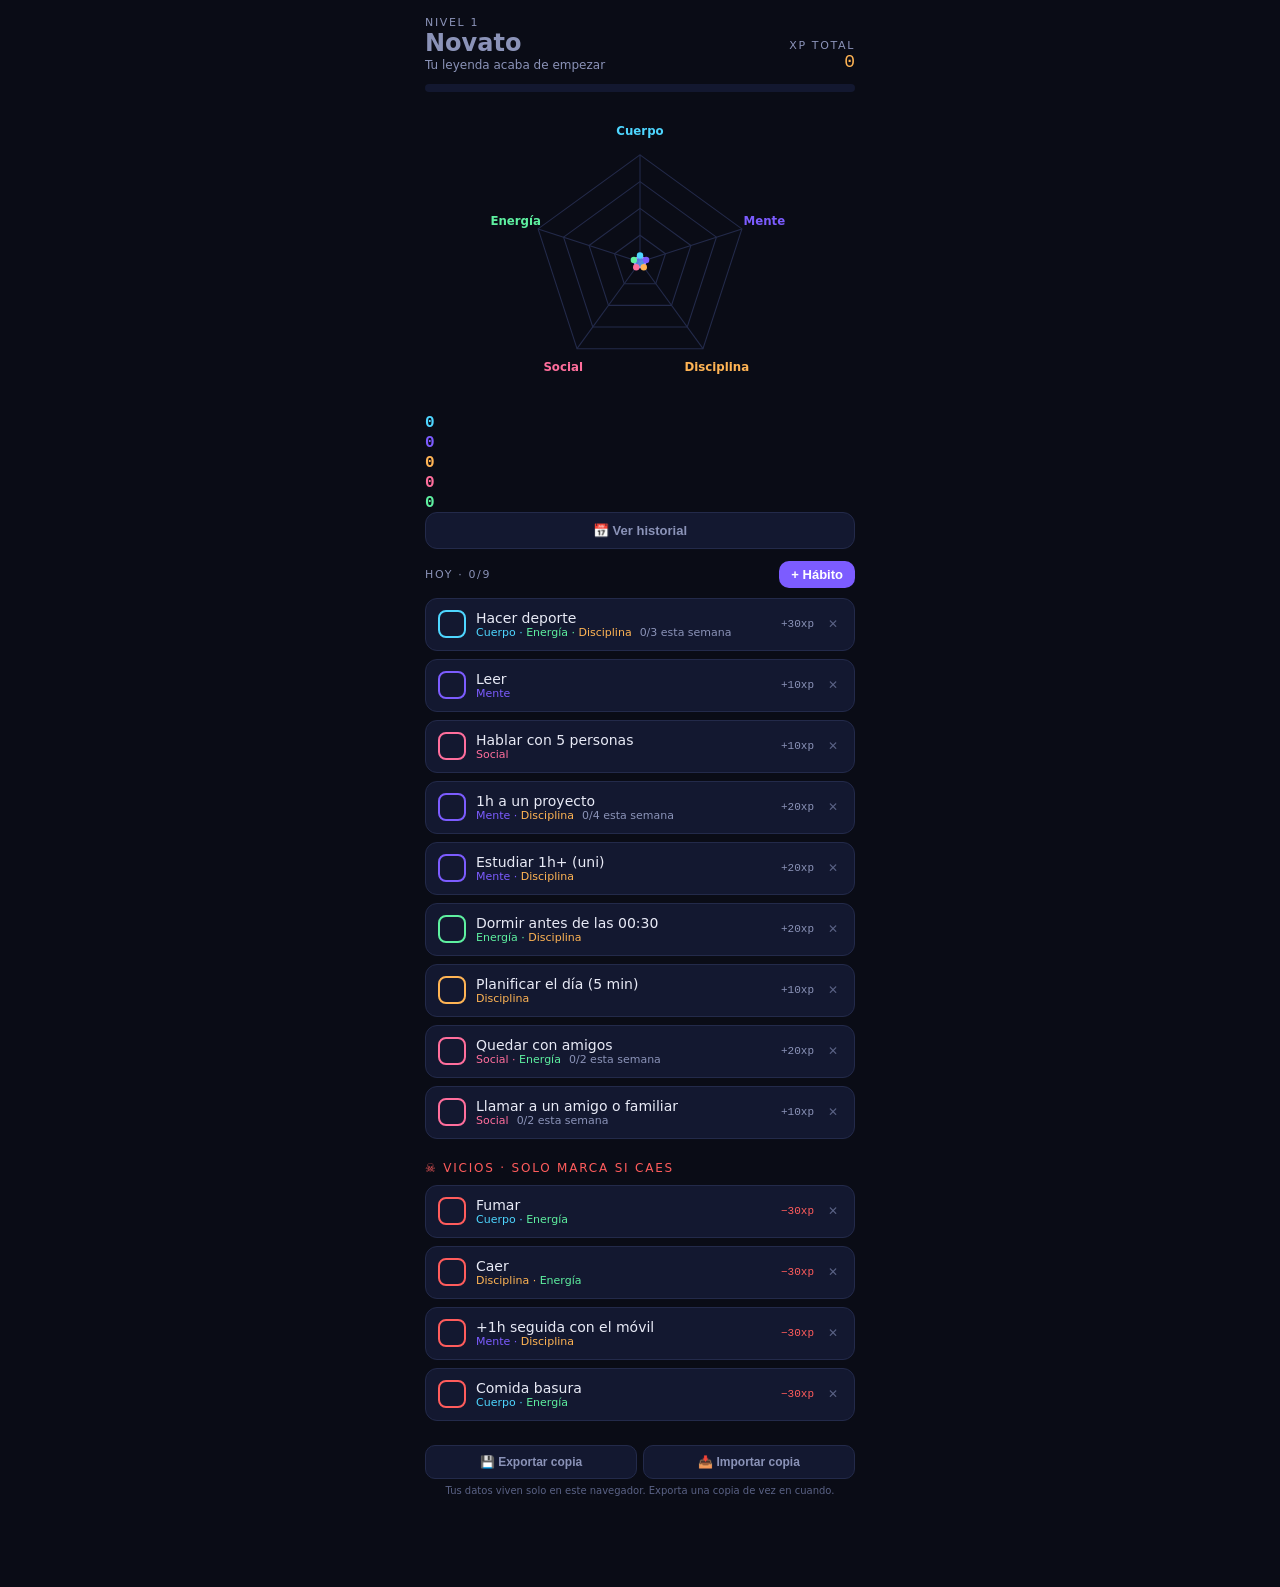
==== index.html @ 0d21fed8 "Add files via upload" ====
<!DOCTYPE html>
<html lang="es">
<head>
<meta charset="utf-8">
<meta name="viewport" content="width=device-width, initial-scale=1, viewport-fit=cover">
<meta name="theme-color" content="#0A0C16">
<meta name="apple-mobile-web-app-capable" content="yes">
<meta name="apple-mobile-web-app-status-bar-style" content="black-translucent">
<meta name="apple-mobile-web-app-title" content="Hábitos">
<title>Hábitos RPG</title>
<style>
  :root{
    --bg:#0A0C16; --surface:#131830; --line:#232A4A; --txt:#E8EAF6;
    --muted:#8B93B8; --dim:#5A6285; --oro:#FFD700; --rojo:#FF5C5C;
    --ambar:#FFB454; --violeta:#7C5CFF; --cian:#4ED6FF; --verde:#5EF0A0; --rosa:#FF6E9C;
  }
  *{box-sizing:border-box;margin:0;padding:0;-webkit-tap-highlight-color:transparent}
  body{background:var(--bg);color:var(--txt);font-family:system-ui,sans-serif;
    padding:max(16px,env(safe-area-inset-top)) 16px 96px;min-height:100vh}
  .wrap{max-width:430px;margin:0 auto}
  .mono{font-family:ui-monospace,monospace}
  .fila-top{display:flex;justify-content:space-between;align-items:flex-end}
  .lbl{font-size:11px;text-transform:uppercase;letter-spacing:.15em;color:var(--muted)}
  .titulo{font-size:24px;font-weight:700;line-height:1.2}
  .desc{font-size:12px;color:var(--muted)}
  .xp{font-size:18px;color:var(--ambar)}
  .chips{display:flex;flex-wrap:wrap;gap:4px;margin-top:8px}
  .chip{font-size:11px;padding:4px 8px;border-radius:999px;font-weight:600;
    background:rgba(255,215,0,.13);color:var(--oro);border:1px solid rgba(255,215,0,.33)}
  .barra{height:8px;border-radius:999px;overflow:hidden;background:var(--surface);margin:12px 0 20px}
  .barra>div{height:100%;border-radius:999px;background:linear-gradient(90deg,#FFB454,#FF6E9C);
    transition:width .7s ease}
  svg{display:block;width:100%;max-width:300px;margin:0 auto}
  .statsnum{display:grid;grid-template-columns:repeat(5,1fr);gap:4px;margin:8px 0 16px;text-align:center}
  .statsnum b{font-size:14px}
  .aviso-decay{font-size:11px;text-align:center;color:#FF8C8C;margin-bottom:14px}
  .btn{border:none;border-radius:10px;font-weight:600;cursor:pointer;font-size:13px}
  .btn-ancho{display:block;width:100%;padding:10px;background:var(--surface);
    border:1px solid var(--line);color:var(--muted);margin-bottom:12px;border-radius:12px;
    font-weight:600;font-size:13px;cursor:pointer}
  .fila-lista{display:flex;justify-content:space-between;align-items:center;margin:4px 0 10px}
  .btn-add{background:var(--violeta);color:#fff;padding:6px 12px;border-radius:10px}
  .habito{display:flex;align-items:center;gap:10px;border-radius:12px;padding:11px 12px;
    background:var(--surface);border:1px solid var(--line);margin-bottom:8px}
  .check{width:28px;height:28px;border-radius:8px;border:2px solid;flex-shrink:0;
    display:flex;align-items:center;justify-content:center;font-weight:700;
    background:transparent;color:#0A0C16;font-size:14px}
  .h-info{flex:1;min-width:0}
  .h-nombre{font-size:14px;font-weight:500;white-space:nowrap;overflow:hidden;text-overflow:ellipsis}
  .h-meta{font-size:11px;display:flex;flex-wrap:wrap;gap:0 8px}
  .h-xp{font-size:11px;flex-shrink:0;color:var(--muted)}
  .h-del{background:none;border:none;color:var(--dim);font-size:12px;padding:2px 4px;cursor:pointer}
  .seccion-mal{font-size:12px;text-transform:uppercase;letter-spacing:.15em;color:var(--rojo);
    margin:22px 0 10px}
  .form{background:var(--surface);border:1px solid var(--line);border-radius:12px;
    padding:12px;margin-bottom:14px;display:none}
  .form.abierto{display:block}
  .form input[type=text]{width:100%;background:var(--bg);border:1px solid var(--line);
    border-radius:8px;color:var(--txt);padding:9px 10px;font-size:14px;outline:none;margin-bottom:8px}
  .grupo{display:grid;grid-template-columns:1fr 1fr;gap:4px;margin-bottom:8px}
  .toggle-btn{padding:8px;border-radius:8px;font-size:12px;font-weight:600;
    background:transparent;border:1px solid;cursor:pointer}
  .form .lblmini{font-size:11px;color:var(--muted);margin:4px 0}
  .cats-form{display:flex;flex-wrap:wrap;gap:4px;margin-bottom:8px}
  .cat-chip{font-size:11px;padding:4px 8px;border-radius:8px;font-weight:600;
    background:transparent;border:1px solid;cursor:pointer}
  .xp-preview{font-size:11px;text-align:right;color:var(--muted);margin-bottom:8px}
  .btn-submit{width:100%;padding:10px;background:var(--cian);color:#0A0C16;
    border-radius:8px;font-weight:700}
  .stepper{display:flex;gap:4px;align-items:stretch}
  .stepper .mini{width:30px;background:var(--bg);border:1px solid var(--line);
    color:var(--txt);border-radius:8px;font-weight:700;cursor:pointer}
  .cal{background:var(--surface);border:1px solid var(--line);border-radius:12px;
    padding:12px;margin-bottom:16px;display:none}
  .cal.abierto{display:block}
  .cal-nav{display:flex;justify-content:space-between;align-items:center;margin-bottom:8px}
  .cal-nav button{background:none;border:none;color:var(--muted);font-size:14px;padding:4px 10px;cursor:pointer}
  .cal-mes{font-size:14px;font-weight:600;text-transform:capitalize}
  .cal-grid{display:grid;grid-template-columns:repeat(7,1fr);gap:4px}
  .cal-dow{font-size:10px;color:var(--dim);text-align:center;margin-bottom:2px}
  .cal-dia{aspect-ratio:1;border-radius:6px;display:flex;align-items:center;justify-content:center;
    font-size:11px;font-family:ui-monospace,monospace;position:relative;
    background:var(--bg);border:1px solid #1B2138;color:var(--muted)}
  .cal-dia .pto{position:absolute;width:5px;height:5px;border-radius:50%;
    background:var(--rojo);bottom:2px;right:2px}
  .cal-leyenda{display:flex;gap:12px;font-size:11px;color:var(--dim);margin-top:8px}
  .vacio{text-align:center;padding:36px 0;font-size:13px;color:var(--muted)}
  .footer-datos{display:grid;grid-template-columns:1fr 1fr;gap:6px;margin-top:24px}
  .footer-datos button{padding:9px;border-radius:10px;font-size:12px;font-weight:600;
    background:var(--surface);border:1px solid var(--line);color:var(--muted);cursor:pointer}
  .nota-datos{font-size:10px;color:var(--dim);text-align:center;margin-top:6px}
</style>
</head>
<body>
<div class="wrap">
  <div id="header"></div>
  <div id="radarwrap"></div>
  <div id="statsnum"></div>
  <div id="decayaviso"></div>
  <button class="btn-ancho" onclick="toggleCal()">📅 Ver historial</button>
  <div class="cal" id="cal"></div>
  <div class="fila-lista">
    <span class="lbl" id="contador"></span>
    <button class="btn btn-add" onclick="toggleForm()">+ Hábito</button>
  </div>
  <div class="form" id="form">
    <input type="text" id="f-nombre" placeholder='Ej.: "Meditar 10 min"'>
    <div class="grupo">
      <button class="toggle-btn" id="t-bueno" onclick="setTipo('bueno')">✦ Bueno (suma)</button>
      <button class="toggle-btn" id="t-malo" onclick="setTipo('malo')">☠ Malo (resta)</button>
    </div>
    <div class="grupo" id="freq-grupo">
      <button class="toggle-btn" id="f-diario" onclick="setFreq('diario')">Diario</button>
      <div class="stepper">
        <button class="toggle-btn" id="f-semanal" style="flex:1" onclick="setFreq('semanal')"></button>
        <button class="mini" onclick="cambiaObj(-1)">−</button>
        <button class="mini" onclick="cambiaObj(1)">+</button>
      </div>
    </div>
    <div class="lblmini">Afecta a (toca varias):</div>
    <div class="cats-form" id="cats-form"></div>
    <div class="xp-preview" id="xp-preview"></div>
    <button class="btn-submit" onclick="addHabit()">Añadir</button>
  </div>
  <div id="lista-buenos"></div>
  <div id="seccion-malos"></div>
  <div class="footer-datos">
    <button onclick="exportar()">💾 Exportar copia</button>
    <button onclick="document.getElementById('importfile').click()">📥 Importar copia</button>
  </div>
  <div class="nota-datos">Tus datos viven solo en este navegador. Exporta una copia de vez en cuando.</div>
  <input type="file" id="importfile" accept=".json,application/json" style="display:none" onchange="importar(event)">
</div>

<script>
// ================= Config =================
const CATS = [
  { id:"cuerpo", name:"Cuerpo", color:"#4ED6FF" },
  { id:"mente", name:"Mente", color:"#7C5CFF" },
  { id:"disciplina", name:"Disciplina", color:"#FFB454" },
  { id:"social", name:"Social", color:"#FF6E9C" },
  { id:"energia", name:"Energía", color:"#5EF0A0" },
];
const XP_POS = 10, XP_NEG = 15;
const DECAY_GRACIA = 2, DECAY_DIARIO = 0.98, DECAY_SUELO = 0.6;
const KEY = "habit-rpg";

const PRESETS = [
  { name:"Fumar", tipo:"malo", cats:["cuerpo","energia"], freq:{tipo:"diario"} },
  { name:"Hacer deporte", tipo:"bueno", cats:["cuerpo","energia","disciplina"], freq:{tipo:"semanal",objetivo:3}, titulo:"Espartano" },
  { name:"Leer", tipo:"bueno", cats:["mente"], freq:{tipo:"diario"} },
  { name:"Hablar con 5 personas", tipo:"bueno", cats:["social"], freq:{tipo:"diario"} },
  { name:"Caer", tipo:"malo", cats:["disciplina","energia"], freq:{tipo:"diario"} },
  { name:"1h a un proyecto", tipo:"bueno", cats:["mente","disciplina"], freq:{tipo:"semanal",objetivo:4}, titulo:"Constructor" },
  { name:"+1h seguida con el móvil", tipo:"malo", cats:["mente","disciplina"], freq:{tipo:"diario"} },
  { name:"Estudiar 1h+ (uni)", tipo:"bueno", cats:["mente","disciplina"], freq:{tipo:"diario"} },
  { name:"Dormir antes de las 00:30", tipo:"bueno", cats:["energia","disciplina"], freq:{tipo:"diario"} },
  { name:"Planificar el día (5 min)", tipo:"bueno", cats:["disciplina"], freq:{tipo:"diario"} },
  { name:"Comida basura", tipo:"malo", cats:["cuerpo","energia"], freq:{tipo:"diario"} },
  { name:"Quedar con amigos", tipo:"bueno", cats:["social","energia"], freq:{tipo:"semanal",objetivo:2}, titulo:"Alma del grupo" },
  { name:"Llamar a un amigo o familiar", tipo:"bueno", cats:["social"], freq:{tipo:"semanal",objetivo:2}, titulo:"Cercano" },
];
const TITULOS_STAT = { cuerpo:"Titán", mente:"Erudito", disciplina:"Estratega", social:"Carismático", energia:"Dínamo" };

// ================= Estado =================
let D = { habits:[], log:{}, meta:{} };
try {
  const raw = localStorage.getItem(KEY);
  if (raw) D = JSON.parse(raw);
} catch(e){}
if (!D.habits) D.habits = [];
if (!D.log) D.log = {};
if (!D.meta) D.meta = {};

// migración v5: renombrar "Caer (NoFap)" y eliminar psicotécnicos
if (!D.meta.v5) {
  D.habits.forEach(h=>{ if (h.name.toLowerCase()==="caer (nofap)") h.name = "Caer"; });
  const del = new Set(D.habits.filter(h=>h.name.toLowerCase().startsWith("psicotécnicos")).map(h=>h.id));
  if (del.size){
    D.habits = D.habits.filter(h=>!del.has(h.id));
    for (const f of Object.keys(D.log)){
      D.log[f] = D.log[f].filter(id=>!del.has(id));
      if (!D.log[f].length) delete D.log[f];
    }
  }
  D.meta.v5 = true;
}
// sembrar presets que falten (flag nuevo para que entren los sociales)
if (!D.meta.seeded5) {
  const exist = new Set(D.habits.map(h=>h.name.toLowerCase()));
  PRESETS.forEach((p,i)=>{
    if (!exist.has(p.name.toLowerCase()))
      D.habits.push({...p, id:"p"+Date.now().toString(36)+i, createdAt:hoy()});
  });
  D.meta.seeded = true;
  D.meta.seeded5 = true;
}
guardar();

function guardar(){ try{ localStorage.setItem(KEY, JSON.stringify(D)); }catch(e){} }

// ================= Utilidades =================
function hoy(){ return new Date().toLocaleDateString("sv"); }
function diasAtras(n){ const d=new Date(); d.setDate(d.getDate()-n); return d.toLocaleDateString("sv"); }
function difDias(a,b){ return Math.round((new Date(b)-new Date(a))/864e5); }
function lunesSemana(){ const d=new Date(); d.setDate(d.getDate()-((d.getDay()+6)%7)); return d.toLocaleDateString("sv"); }
function statValor(xp){ return Math.round(100*(xp/(xp+300))); }
function nivelDe(xp){ return Math.floor(Math.sqrt(xp/25))+1; }
function xpNivel(l){ return Math.pow(l-1,2)*25; }
function esc(s){ return s.replace(/&/g,"&amp;").replace(/</g,"&lt;").replace(/>/g,"&gt;").replace(/"/g,"&quot;"); }
function cat(id){ return CATS.find(c=>c.id===id); }
function multDeRun(run){ return run>=7 ? 2 : run>=3 ? 1.5 : 1; }

// ================= Cálculos =================
// multiplicador histórico por hábito y fecha (solo buenos diarios)
function mapaMults(){
  const m = {};
  for (const h of D.habits){
    if (h.tipo!=="bueno" || h.freq.tipo!=="diario") continue;
    const fechas = Object.keys(D.log).filter(f=>D.log[f].includes(h.id)).sort();
    let run = 0, prev = null;
    const mm = {};
    for (const f of fechas){
      run = (prev && difDias(prev,f)===1) ? run+1 : 1;
      mm[f] = multDeRun(run);
      prev = f;
    }
    m[h.id] = mm;
  }
  return m;
}

function calcular(){
  const mults = mapaMults();
  const xpCat = {}; CATS.forEach(c=>xpCat[c.id]=0);
  const ultAct = {}; CATS.forEach(c=>ultAct[c.id]=null);
  let xpTotal = 0;
  for (const f of Object.keys(D.log)){
    for (const hid of D.log[f]){
      const h = D.habits.find(x=>x.id===hid);
      if (!h) continue;
      const delta = h.tipo==="malo" ? -XP_NEG : XP_POS * ((mults[h.id]||{})[f]||1);
      for (const c of h.cats){
        if (xpCat[c]===undefined) continue;
        xpCat[c]+=delta; xpTotal+=delta;
        if (h.tipo==="bueno" && (!ultAct[c] || f>ultAct[c])) ultAct[c]=f;
      }
    }
  }
  CATS.forEach(c=>xpCat[c.id]=Math.max(0,xpCat[c.id]));
  xpTotal = Math.max(0,xpTotal);
  const F = hoy();
  const decayendo = [], valores = CATS.map(c=>{
    let xp = xpCat[c.id], dec = false;
    if (xp>0 && ultAct[c.id]){
      const ina = difDias(ultAct[c.id], F);
      if (ina>DECAY_GRACIA){ xp *= Math.max(DECAY_SUELO, Math.pow(DECAY_DIARIO, ina-DECAY_GRACIA)); dec=true; }
    }
    decayendo.push(dec);
    return statValor(xp);
  });
  return { valores, decayendo, xpTotal: Math.round(xpTotal) };
}

function racha(id){
  const F = hoy();
  let r=0, i=(D.log[F]||[]).includes(id)?0:1;
  while (i<=365){ const f=diasAtras(i); if((D.log[f]||[]).includes(id)){r++;i++;} else break; }
  return r;
}
function diasLimpio(h){
  let ult=null;
  for (const f of Object.keys(D.log)) if (D.log[f].includes(h.id)&&(!ult||f>ult)) ult=f;
  return Math.max(0, difDias(ult||h.createdAt, hoy()));
}
function vecesSemana(id){
  const lun=lunesSemana(), F=hoy(); let n=0;
  for (const f of Object.keys(D.log)) if (f>=lun&&f<=F&&D.log[f].includes(id)) n++;
  return n;
}

// ================= Acciones =================
function toggle(id){
  const F = hoy();
  const dia = D.log[F]||[];
  D.log[F] = dia.includes(id) ? dia.filter(x=>x!==id) : [...dia,id];
  if (!D.log[F].length) delete D.log[F];
  guardar(); render();
}
function borrarHabit(id){
  if (!confirm("¿Eliminar este hábito y su historial?")) return;
  D.habits = D.habits.filter(h=>h.id!==id);
  for (const f of Object.keys(D.log)){
    D.log[f]=D.log[f].filter(x=>x!==id);
    if (!D.log[f].length) delete D.log[f];
  }
  guardar(); render();
}

// ---- exportar / importar ----
function exportar(){
  const blob = new Blob([JSON.stringify(D,null,2)],{type:"application/json"});
  const a = document.createElement("a");
  a.href = URL.createObjectURL(blob);
  a.download = "habitos-backup-"+hoy()+".json";
  document.body.appendChild(a);
  a.click();
  a.remove();
  setTimeout(()=>URL.revokeObjectURL(a.href), 1000);
}
function importar(ev){
  const file = ev.target.files[0];
  if (!file) return;
  const reader = new FileReader();
  reader.onload = ()=>{
    try{
      const d = JSON.parse(reader.result);
      if (!d || !Array.isArray(d.habits) || typeof d.log!=="object") throw new Error("formato");
      if (!confirm("Esto reemplazará tus datos actuales por los de la copia. ¿Continuar?")) return;
      D = d;
      if (!D.meta) D.meta = {};
      guardar(); render();
      alert("Copia importada correctamente ✔");
    }catch(e){ alert("El archivo no es una copia válida."); }
  };
  reader.readAsText(file);
  ev.target.value = "";
}

// ---- formulario ----
let fTipo="bueno", fFreq="diario", fObj=3, fCats=["disciplina"];
function toggleForm(){ document.getElementById("form").classList.toggle("abierto"); renderForm(); }
function setTipo(t){ fTipo=t; renderForm(); }
function setFreq(f){ fFreq=f; renderForm(); }
function cambiaObj(d){ fObj=Math.min(7,Math.max(1,fObj+d)); fFreq="semanal"; renderForm(); }
function toggleCatF(id){
  fCats = fCats.includes(id) ? (fCats.length>1?fCats.filter(x=>x!==id):fCats) : [...fCats,id];
  renderForm();
}
function addHabit(){
  const inp = document.getElementById("f-nombre");
  const nombre = inp.value.trim();
  if (!nombre || !fCats.length) return;
  D.habits.push({
    id: Date.now().toString(36), name:nombre, tipo:fTipo, cats:[...fCats],
    createdAt: hoy(),
    freq: (fTipo==="bueno"&&fFreq==="semanal") ? {tipo:"semanal",objetivo:fObj} : {tipo:"diario"},
    titulo: null,
  });
  inp.value="";
  document.getElementById("form").classList.remove("abierto");
  guardar(); render();
}

// ---- calendario ----
let calAbierto=false, calMes=new Date().getMonth(), calAnio=new Date().getFullYear();
function toggleCal(){ calAbierto=!calAbierto; document.getElementById("cal").classList.toggle("abierto",calAbierto); renderCal(); }
function navCal(d){
  calMes+=d;
  if (calMes<0){calMes=11;calAnio--;} if (calMes>11){calMes=0;calAnio++;}
  renderCal();
}

// ================= Render =================
function radarSVG(valores, decayendo){
  const size=280, cx=140, cy=140, R=100, n=CATS.length;
  const ang=i=>Math.PI*2*i/n-Math.PI/2;
  const pt=(i,r)=>[cx+r*Math.cos(ang(i)), cy+r*Math.sin(ang(i))];
  let s=`<svg viewBox="0 0 ${size} ${size}" xmlns="http://www.w3.org/2000/svg">
    <defs><linearGradient id="g" x1="0" y1="0" x2="1" y2="1">
    <stop offset="0%" stop-color="#7C5CFF" stop-opacity=".85"/>
    <stop offset="100%" stop-color="#4ED6FF" stop-opacity=".85"/></linearGradient></defs>`;
  for (const f of [0.25,0.5,0.75,1])
    s+=`<polygon points="${CATS.map((_,i)=>pt(i,R*f).join(",")).join(" ")}" fill="none" stroke="#232A4A"/>`;
  CATS.forEach((_,i)=>{ const [x,y]=pt(i,R); s+=`<line x1="${cx}" y1="${cy}" x2="${x}" y2="${y}" stroke="#232A4A"/>`; });
  s+=`<polygon points="${valores.map((v,i)=>pt(i,Math.max(6,v/100*R)).join(",")).join(" ")}"
    fill="url(#g)" stroke="#9D8CFF" stroke-width="2" stroke-linejoin="round"/>`;
  CATS.forEach((c,i)=>{
    const [x,y]=pt(i,R+22);
    s+=`<text x="${x}" y="${y}" text-anchor="middle" dominant-baseline="middle"
      font-size="11" fill="${c.color}" font-weight="600">${c.name}${decayendo[i]?" ▼":""}</text>`;
  });
  valores.forEach((v,i)=>{ const [x,y]=pt(i,Math.max(6,v/100*R)); s+=`<circle cx="${x}" cy="${y}" r="3" fill="${CATS[i].color}"/>`; });
  return s+"</svg>";
}

function renderForm(){
  const b=document.getElementById("t-bueno"), m=document.getElementById("t-malo");
  b.style.cssText = fTipo==="bueno" ? "background:#5EF0A0;color:#0A0C16;border-color:#5EF0A0"
    : "background:transparent;color:#5EF0A0;border-color:#5EF0A0";
  m.style.cssText = fTipo==="malo" ? "background:#FF5C5C;color:#0A0C16;border-color:#FF5C5C"
    : "background:transparent;color:#FF5C5C;border-color:#FF5C5C";
  document.getElementById("freq-grupo").style.display = fTipo==="bueno" ? "grid" : "none";
  const fd=document.getElementById("f-diario"), fs=document.getElementById("f-semanal");
  fd.style.cssText = fFreq==="diario" ? "background:#4ED6FF;color:#0A0C16;border-color:#4ED6FF"
    : "background:transparent;color:#4ED6FF;border-color:#4ED6FF";
  fs.textContent = fObj+"x / semana";
  fs.style.cssText = "flex:1;" + (fFreq==="semanal" ? "background:#FFD700;color:#0A0C16;border-color:#FFD700"
    : "background:transparent;color:#FFD700;border-color:#FFD700");
  document.getElementById("cats-form").innerHTML = CATS.map(c=>{
    const sel=fCats.includes(c.id);
    return `<button class="cat-chip" onclick="toggleCatF('${c.id}')"
      style="border-color:${c.color};${sel?`background:${c.color};color:#0A0C16`:`color:${c.color}`}">${c.name}</button>`;
  }).join("");
  document.getElementById("xp-preview").textContent =
    (fTipo==="malo"?"−":"+") + (fTipo==="malo"?XP_NEG:XP_POS)*fCats.length + " xp por marca";
}

function renderCal(){
  if (!calAbierto) return;
  const F=hoy();
  const nombreMes = new Date(calAnio,calMes,1).toLocaleDateString("es",{month:"long",year:"numeric"});
  const dias = new Date(calAnio,calMes+1,0).getDate();
  const primero = (new Date(calAnio,calMes,1).getDay()+6)%7;
  let g = `<div class="cal-nav">
    <button onclick="navCal(-1)">◀</button>
    <span class="cal-mes">${nombreMes}</span>
    <button onclick="navCal(1)">▶</button></div>
    <div class="cal-grid">` +
    ["L","M","X","J","V","S","D"].map(d=>`<div class="cal-dow">${d}</div>`).join("");
  for (let i=0;i<primero;i++) g+="<div></div>";
  for (let d=1;d<=dias;d++){
    const f = `${calAnio}-${String(calMes+1).padStart(2,"0")}-${String(d).padStart(2,"0")}`;
    const marcas = D.log[f]||[];
    let bu=0, ma=0;
    for (const id of marcas){
      const h=D.habits.find(x=>x.id===id);
      if (h) h.tipo==="malo"?ma++:bu++;
    }
    const intens = Math.min(1,bu/4);
    const estilo = [
      bu>0 ? `background:rgba(94,240,160,${(0.12+intens*0.5).toFixed(2)})` : "",
      f===F ? "border-color:#7C5CFF" : ma>0 ? "border-color:#FF5C5C" : "",
      bu>2 ? "color:#0A0C16;font-weight:700" : "",
      f>F ? "color:#3A4060" : "",
    ].filter(Boolean).join(";");
    g += `<div class="cal-dia" style="${estilo}">${d}${ma>0?'<span class="pto"></span>':''}</div>`;
  }
  g += `</div><div class="cal-leyenda">
    <span><span style="color:#5EF0A0">■</span> hábitos cumplidos</span>
    <span><span style="color:#FF5C5C">●</span> caída en vicio</span></div>`;
  document.getElementById("cal").innerHTML = g;
}

function filaHabito(h){
  const F=hoy(), done=(D.log[F]||[]).includes(h.id);
  const malo = h.tipo==="malo", semanal = h.freq.tipo==="semanal";
  const color = malo ? "#FF5C5C" : cat(h.cats[0]).color;
  const sem = vecesSemana(h.id);
  const corona = semanal && sem>=h.freq.objetivo;
  const r = malo ? diasLimpio(h) : racha(h.id);
  // multiplicador vigente (el que aplica/aplicaría la marca de hoy)
  const mult = (!malo && !semanal) ? multDeRun(done ? r : r+1) : 1;
  let extra = "";
  if (malo) extra = done ? '<span style="color:#FF5C5C">hoy has caído</span>'
    : (r>0 ? `<span style="color:#5EF0A0">🛡️ ${r} ${r===1?"día":"días"} limpio</span>` : "");
  else if (semanal) extra = `<span style="color:${corona?"#FFD700":"#8B93B8"}">${sem}/${h.freq.objetivo} esta semana${corona?(h.titulo?` · 👑 ${esc(h.titulo)}`:" · 👑"):""}</span>`;
  else {
    const partes = [];
    if (r>1) partes.push(`🔥 ${r} días`);
    if (mult>1) partes.push(`<b style="color:#FFD700">x${mult}</b>`);
    if (partes.length) extra = `<span style="color:#FFB454">${partes.join(" · ")}</span>`;
  }
  const xpMostrar = malo ? XP_NEG*h.cats.length : Math.round(XP_POS*mult)*h.cats.length;
  return `<div class="habito" style="${[
      done?`background:${malo?"#2A1420":"#16203A"}`:"",
      `border-color:${corona?"#FFD700":done?color+"66":"#232A4A"}`,
      corona?"box-shadow:0 0 8px rgba(255,215,0,.2)":""
    ].filter(Boolean).join(";")}">
    <button class="check" onclick="toggle('${h.id}')"
      style="border-color:${color};${done?`background:${color}`:""}">${done?(malo?"✕":"✓"):""}</button>
    <div class="h-info">
      <div class="h-nombre" style="${done&&!malo?"text-decoration:line-through;opacity:.6":""}">${esc(h.name)}</div>
      <div class="h-meta">
        <span>${h.cats.map((cid,i)=>`<span style="color:${cat(cid).color}">${cat(cid).name}${i<h.cats.length-1?" · ":""}</span>`).join("")}</span>
        ${extra}
      </div>
    </div>
    <span class="h-xp mono" style="${malo?"color:#FF5C5C":mult>1?"color:#FFD700":""}">${malo?"−":"+"}${xpMostrar}xp</span>
    <button class="h-del" onclick="borrarHabit('${h.id}')">✕</button>
  </div>`;
}

function render(){
  const { valores, decayendo, xpTotal } = calcular();
  const nivel = nivelDe(xpTotal);
  const base = xpNivel(nivel), sig = xpNivel(nivel+1);
  const prog = sig>base ? (xpTotal-base)/(sig-base) : 0;

  const caidas = D.habits.filter(h=>h.tipo==="malo").reduce((a,h)=>a+vecesSemana(h.id),0);
  let tit;
  const mx=Math.max(...valores), mn=Math.min(...valores);
  if (caidas>=3) tit={n:"Corrompido", d:caidas+" caídas esta semana", c:"#FF5C5C"};
  else if (mn>=30 && mx-mn<=12) tit={n:"Pentágono Perfecto", d:"Todas las stats en equilibrio", c:"#FFD700"};
  else if (mx>=20){ const i=valores.indexOf(mx); tit={n:TITULOS_STAT[CATS[i].id], d:CATS[i].name+" domina tu polígono", c:CATS[i].color}; }
  else tit={n:"Novato", d:"Tu leyenda acaba de empezar", c:"#8B93B8"};

  const coronas = D.habits.filter(h=>h.tipo==="bueno"&&h.freq.tipo==="semanal"&&vecesSemana(h.id)>=h.freq.objetivo)
    .map(h=>h.titulo||("Maestro: "+h.name));

  document.getElementById("header").innerHTML = `
    <div class="fila-top">
      <div>
        <div class="lbl">Nivel ${nivel}</div>
        <div class="titulo" style="color:${tit.c}">${tit.n}</div>
        <div class="desc">${tit.d}</div>
      </div>
      <div style="text-align:right">
        <div class="lbl">XP total</div>
        <div class="mono xp">${xpTotal}</div>
      </div>
    </div>
    ${coronas.length?`<div class="chips">${coronas.map(t=>`<span class="chip">👑 ${esc(t)}</span>`).join("")}</div>`:""}
    <div class="barra"><div style="width:${Math.round(prog*100)}%"></div></div>`;

  document.getElementById("radarwrap").innerHTML = radarSVG(valores, decayendo);
  document.getElementById("statsnum").innerHTML = CATS.map((c,i)=>
    `<div><b class="mono" style="color:${c.color}">${valores[i]}${decayendo[i]?'<span style="color:#FF5C5C">▼</span>':""}</b></div>`).join("");
  document.getElementById("decayaviso").innerHTML = decayendo.some(Boolean)
    ? `<div class="aviso-decay">▼ Stats decayendo: más de ${DECAY_GRACIA} días sin actividad en esa categoría</div>` : "";

  const buenos = D.habits.filter(h=>h.tipo==="bueno");
  const malos = D.habits.filter(h=>h.tipo==="malo");
  const F=hoy(), hechos=(D.log[F]||[]).filter(id=>buenos.some(b=>b.id===id)).length;
  document.getElementById("contador").textContent = `Hoy · ${hechos}/${buenos.length}`;
  document.getElementById("lista-buenos").innerHTML =
    buenos.length ? buenos.map(filaHabito).join("") : '<div class="vacio">Aún no hay hábitos. Pulsa <b>+ Hábito</b>.</div>';
  document.getElementById("seccion-malos").innerHTML = malos.length
    ? `<div class="seccion-mal">☠ Vicios · solo marca si caes</div>` + malos.map(filaHabito).join("") : "";

  renderCal();
}

renderForm();
render();
</script>
</body>
</html>
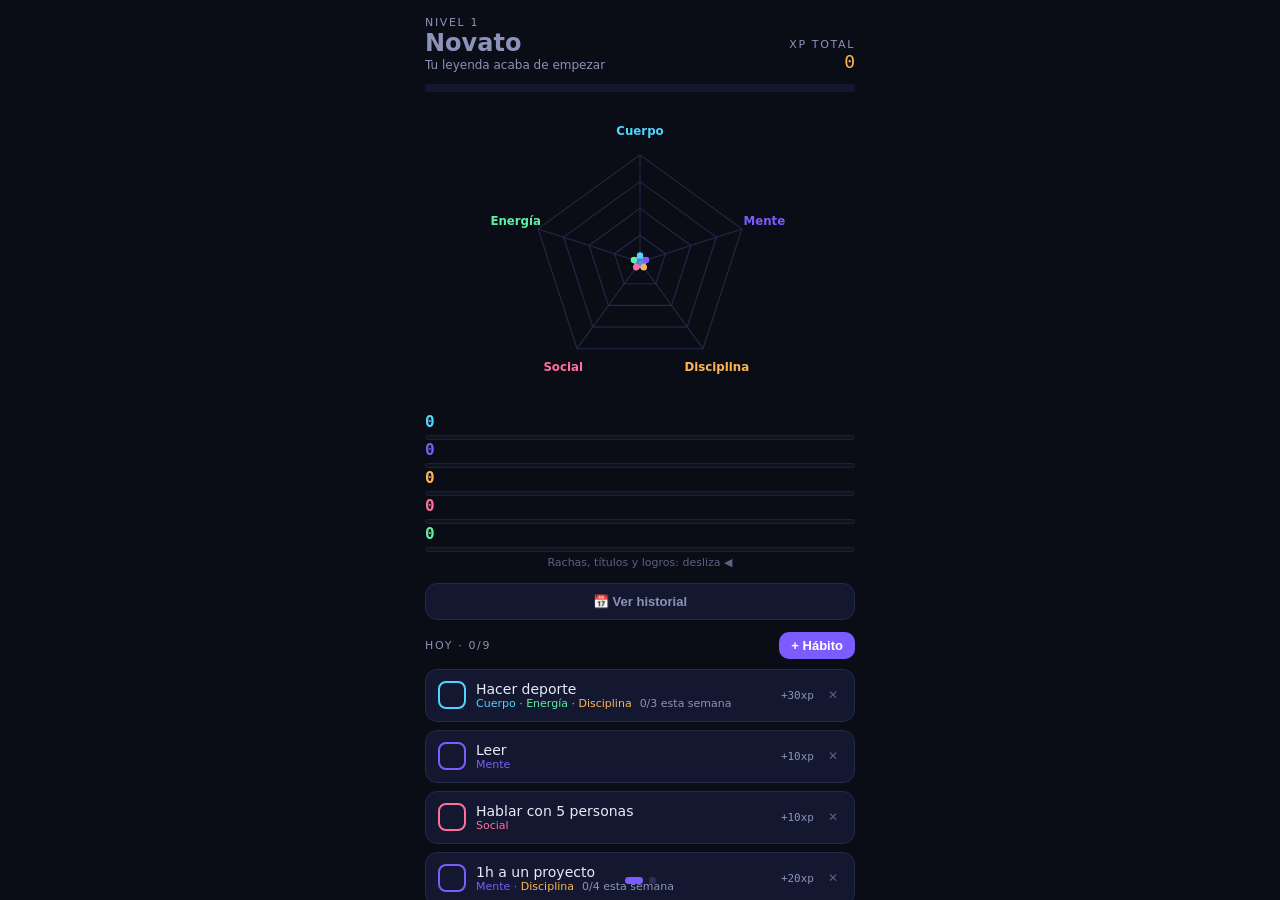
==== commit b9f529f1: "Add files via upload" ====
--- a/index.html
+++ b/index.html
@@ -7,6 +7,9 @@
 <meta name="apple-mobile-web-app-capable" content="yes">
 <meta name="apple-mobile-web-app-status-bar-style" content="black-translucent">
 <meta name="apple-mobile-web-app-title" content="Hábitos">
+<link rel="manifest" href="manifest.webmanifest">
+<link rel="apple-touch-icon" href="apple-touch-icon.png">
+<link rel="icon" type="image/png" sizes="512x512" href="icon-512.png">
 <title>Hábitos RPG</title>
 <style>
   :root{
@@ -15,9 +18,18 @@
     --ambar:#FFB454; --violeta:#7C5CFF; --cian:#4ED6FF; --verde:#5EF0A0; --rosa:#FF6E9C;
   }
   *{box-sizing:border-box;margin:0;padding:0;-webkit-tap-highlight-color:transparent}
-  body{background:var(--bg);color:var(--txt);font-family:system-ui,sans-serif;
-    padding:max(16px,env(safe-area-inset-top)) 16px 96px;min-height:100vh}
+  html,body{height:100%}
+  body{background:var(--bg);color:var(--txt);font-family:system-ui,sans-serif;overflow:hidden}
+  .paginas{display:flex;width:100%;height:100%;overflow-x:auto;overflow-y:hidden;
+    scroll-snap-type:x mandatory;-webkit-overflow-scrolling:touch;scrollbar-width:none}
+  .paginas::-webkit-scrollbar{display:none}
+  .pagina{min-width:100%;height:100%;overflow-y:auto;scroll-snap-align:start;scroll-snap-stop:always;
+    padding:max(16px,env(safe-area-inset-top)) 16px 110px}
   .wrap{max-width:430px;margin:0 auto}
+  .dots{position:fixed;bottom:max(16px,env(safe-area-inset-bottom));left:0;right:0;
+    display:flex;justify-content:center;gap:6px;pointer-events:none;z-index:10}
+  .dot{width:7px;height:7px;border-radius:99px;background:#2A3152;transition:all .3s}
+  .dot.activo{background:var(--violeta);width:18px}
   .mono{font-family:ui-monospace,monospace}
   .fila-top{display:flex;justify-content:space-between;align-items:flex-end}
   .lbl{font-size:11px;text-transform:uppercase;letter-spacing:.15em;color:var(--muted)}
@@ -30,9 +42,13 @@
   .barra{height:8px;border-radius:999px;overflow:hidden;background:var(--surface);margin:12px 0 20px}
   .barra>div{height:100%;border-radius:999px;background:linear-gradient(90deg,#FFB454,#FF6E9C);
     transition:width .7s ease}
-  svg{display:block;width:100%;max-width:300px;margin:0 auto}
-  .statsnum{display:grid;grid-template-columns:repeat(5,1fr);gap:4px;margin:8px 0 16px;text-align:center}
+  svg.radar{display:block;width:100%;max-width:300px;margin:0 auto}
+  .statsnum{display:grid;grid-template-columns:repeat(5,1fr);gap:6px;margin:10px 0 6px;text-align:center}
   .statsnum b{font-size:14px}
+  .mini-barra{height:5px;background:#0F1322;border:1px solid #1B2138;border-radius:99px;
+    overflow:hidden;margin-top:4px}
+  .mini-barra>div{height:100%;border-radius:99px;transition:width .7s ease}
+  .hint{font-size:11px;text-align:center;color:var(--dim);margin:4px 0 14px}
   .aviso-decay{font-size:11px;text-align:center;color:#FF8C8C;margin-bottom:14px}
   .btn{border:none;border-radius:10px;font-weight:600;cursor:pointer;font-size:13px}
   .btn-ancho{display:block;width:100%;padding:10px;background:var(--surface);
@@ -89,48 +105,73 @@
   .footer-datos button{padding:9px;border-radius:10px;font-size:12px;font-weight:600;
     background:var(--surface);border:1px solid var(--line);color:var(--muted);cursor:pointer}
   .nota-datos{font-size:10px;color:var(--dim);text-align:center;margin-top:6px}
+  /* página de logros */
+  .pag-titulo{font-size:22px;font-weight:700;margin-bottom:2px}
+  .pag-sub{font-size:12px;color:var(--muted);margin-bottom:18px}
+  .sec-logros{font-size:12px;text-transform:uppercase;letter-spacing:.15em;color:var(--muted);
+    margin:20px 0 10px}
+  .logro{display:flex;gap:12px;align-items:center;background:var(--surface);
+    border:1px solid var(--line);border-radius:12px;padding:10px 12px;margin-bottom:8px}
+  .logro.on{border-color:rgba(255,215,0,.45);box-shadow:0 0 10px rgba(255,215,0,.07)}
+  .logro.off{opacity:.45}
+  .logro.oscuro{border-color:rgba(255,92,92,.4)}
+  .l-ico{font-size:20px;width:28px;text-align:center;flex-shrink:0}
+  .l-txt{flex:1;min-width:0}
+  .l-n{font-size:13px;font-weight:600}
+  .l-d{font-size:11px;color:var(--muted)}
+  .l-p{font-size:11px;color:var(--muted);flex-shrink:0;text-align:right}
 </style>
 </head>
 <body>
-<div class="wrap">
-  <div id="header"></div>
-  <div id="radarwrap"></div>
-  <div id="statsnum"></div>
-  <div id="decayaviso"></div>
-  <button class="btn-ancho" onclick="toggleCal()">📅 Ver historial</button>
-  <div class="cal" id="cal"></div>
-  <div class="fila-lista">
-    <span class="lbl" id="contador"></span>
-    <button class="btn btn-add" onclick="toggleForm()">+ Hábito</button>
-  </div>
-  <div class="form" id="form">
-    <input type="text" id="f-nombre" placeholder='Ej.: "Meditar 10 min"'>
-    <div class="grupo">
-      <button class="toggle-btn" id="t-bueno" onclick="setTipo('bueno')">✦ Bueno (suma)</button>
-      <button class="toggle-btn" id="t-malo" onclick="setTipo('malo')">☠ Malo (resta)</button>
+<div class="paginas" id="paginas">
+
+  <!-- PÁGINA 1: Hoy -->
+  <section class="pagina"><div class="wrap">
+    <div id="header"></div>
+    <div id="radarwrap"></div>
+    <div id="statsnum"></div>
+    <div class="hint">Rachas, títulos y logros: desliza ◀</div>
+    <div id="decayaviso"></div>
+    <button class="btn-ancho" onclick="toggleCal()">📅 Ver historial</button>
+    <div class="cal" id="cal"></div>
+    <div class="fila-lista">
+      <span class="lbl" id="contador"></span>
+      <button class="btn btn-add" onclick="toggleForm()">+ Hábito</button>
     </div>
-    <div class="grupo" id="freq-grupo">
-      <button class="toggle-btn" id="f-diario" onclick="setFreq('diario')">Diario</button>
-      <div class="stepper">
-        <button class="toggle-btn" id="f-semanal" style="flex:1" onclick="setFreq('semanal')"></button>
-        <button class="mini" onclick="cambiaObj(-1)">−</button>
-        <button class="mini" onclick="cambiaObj(1)">+</button>
+    <div class="form" id="form">
+      <input type="text" id="f-nombre" placeholder='Ej.: "Meditar 10 min"'>
+      <div class="grupo">
+        <button class="toggle-btn" id="t-bueno" onclick="setTipo('bueno')">✦ Bueno (suma)</button>
+        <button class="toggle-btn" id="t-malo" onclick="setTipo('malo')">☠ Malo (resta)</button>
       </div>
+      <div class="grupo" id="freq-grupo">
+        <button class="toggle-btn" id="f-diario" onclick="setFreq('diario')">Diario</button>
+        <div class="stepper">
+          <button class="toggle-btn" id="f-semanal" style="flex:1" onclick="setFreq('semanal')"></button>
+          <button class="mini" onclick="cambiaObj(-1)">−</button>
+          <button class="mini" onclick="cambiaObj(1)">+</button>
+        </div>
+      </div>
+      <div class="lblmini">Afecta a (toca varias):</div>
+      <div class="cats-form" id="cats-form"></div>
+      <div class="xp-preview" id="xp-preview"></div>
+      <button class="btn-submit" onclick="addHabit()">Añadir</button>
     </div>
-    <div class="lblmini">Afecta a (toca varias):</div>
-    <div class="cats-form" id="cats-form"></div>
-    <div class="xp-preview" id="xp-preview"></div>
-    <button class="btn-submit" onclick="addHabit()">Añadir</button>
-  </div>
-  <div id="lista-buenos"></div>
-  <div id="seccion-malos"></div>
-  <div class="footer-datos">
-    <button onclick="exportar()">💾 Exportar copia</button>
-    <button onclick="document.getElementById('importfile').click()">📥 Importar copia</button>
-  </div>
-  <div class="nota-datos">Tus datos viven solo en este navegador. Exporta una copia de vez en cuando.</div>
-  <input type="file" id="importfile" accept=".json,application/json" style="display:none" onchange="importar(event)">
+    <div id="lista-buenos"></div>
+    <div id="seccion-malos"></div>
+    <div class="footer-datos">
+      <button onclick="exportar()">💾 Exportar copia</button>
+      <button onclick="document.getElementById('importfile').click()">📥 Importar copia</button>
+    </div>
+    <div class="nota-datos">Tus datos viven solo en este navegador. Exporta una copia de vez en cuando.</div>
+    <input type="file" id="importfile" accept=".json,application/json" style="display:none" onchange="importar(event)">
+  </div></section>
+
+  <!-- PÁGINA 2: Logros -->
+  <section class="pagina"><div class="wrap" id="pag-logros"></div></section>
+
 </div>
+<div class="dots"><span class="dot activo" id="dot0"></span><span class="dot" id="dot1"></span></div>
 
 <script>
 // ================= Config =================
@@ -162,6 +203,31 @@
 ];
 const TITULOS_STAT = { cuerpo:"Titán", mente:"Erudito", disciplina:"Estratega", social:"Carismático", energia:"Dínamo" };
 
+const LOGROS = [
+  { id:"primero", n:"Primer paso", d:"Completa tu primer hábito", ico:"🌱",
+    check:c=>c.totalBuenas>=1, prog:c=>Math.min(1,c.totalBuenas)+"/1" },
+  { id:"r3", n:"En llamas", d:"Racha de 3 días en un hábito (x1.5 XP)", ico:"🔥",
+    check:c=>c.mejorRacha>=3, prog:c=>Math.min(3,c.mejorRacha)+"/3" },
+  { id:"r7", n:"Imparable", d:"Racha de 7 días (x2 XP)", ico:"⚡",
+    check:c=>c.mejorRacha>=7, prog:c=>Math.min(7,c.mejorRacha)+"/7" },
+  { id:"r30", n:"Leyenda viva", d:"Racha de 30 días en un hábito", ico:"🐉",
+    check:c=>c.mejorRacha>=30, prog:c=>Math.min(30,c.mejorRacha)+"/30" },
+  { id:"limpio7", n:"Escudo templado", d:"7 días limpio de un vicio", ico:"🛡️",
+    check:c=>c.mejorLimpio>=7, prog:c=>Math.min(7,c.mejorLimpio)+"/7" },
+  { id:"limpio30", n:"Voluntad de hierro", d:"30 días limpio de un vicio", ico:"⚔️",
+    check:c=>c.mejorLimpio>=30, prog:c=>Math.min(30,c.mejorLimpio)+"/30" },
+  { id:"cien", n:"Centurión", d:"100 hábitos completados en total", ico:"🏛️",
+    check:c=>c.totalBuenas>=100, prog:c=>Math.min(100,c.totalBuenas)+"/100" },
+  { id:"quini", n:"Imperator", d:"500 hábitos completados en total", ico:"👑",
+    check:c=>c.totalBuenas>=500, prog:c=>Math.min(500,c.totalBuenas)+"/500" },
+  { id:"nivel5", n:"Aventurero", d:"Alcanza el nivel 5", ico:"🗡️",
+    check:c=>c.nivel>=5, prog:c=>Math.min(5,c.nivel)+"/5" },
+  { id:"nivel10", n:"Veterano", d:"Alcanza el nivel 10", ico:"🏆",
+    check:c=>c.nivel>=10, prog:c=>Math.min(10,c.nivel)+"/10" },
+  { id:"nivel25", n:"Élite", d:"Alcanza el nivel 25", ico:"💎",
+    check:c=>c.nivel>=25, prog:c=>Math.min(25,c.nivel)+"/25" },
+];
+
 // ================= Estado =================
 let D = { habits:[], log:{}, meta:{} };
 try {
@@ -171,8 +237,9 @@
 if (!D.habits) D.habits = [];
 if (!D.log) D.log = {};
 if (!D.meta) D.meta = {};
-
-// migración v5: renombrar "Caer (NoFap)" y eliminar psicotécnicos
+if (!D.meta.logros) D.meta.logros = {};
+if (!D.meta.titulos) D.meta.titulos = {};
+
 if (!D.meta.v5) {
   D.habits.forEach(h=>{ if (h.name.toLowerCase()==="caer (nofap)") h.name = "Caer"; });
   const del = new Set(D.habits.filter(h=>h.name.toLowerCase().startsWith("psicotécnicos")).map(h=>h.id));
@@ -185,7 +252,6 @@
   }
   D.meta.v5 = true;
 }
-// sembrar presets que falten (flag nuevo para que entren los sociales)
 if (!D.meta.seeded5) {
   const exist = new Set(D.habits.map(h=>h.name.toLowerCase()));
   PRESETS.forEach((p,i)=>{
@@ -210,17 +276,16 @@
 function esc(s){ return s.replace(/&/g,"&amp;").replace(/</g,"&lt;").replace(/>/g,"&gt;").replace(/"/g,"&quot;"); }
 function cat(id){ return CATS.find(c=>c.id===id); }
 function multDeRun(run){ return run>=7 ? 2 : run>=3 ? 1.5 : 1; }
+function fechasDe(id){ return Object.keys(D.log).filter(f=>D.log[f].includes(id)).sort(); }
 
 // ================= Cálculos =================
-// multiplicador histórico por hábito y fecha (solo buenos diarios)
 function mapaMults(){
   const m = {};
   for (const h of D.habits){
     if (h.tipo!=="bueno" || h.freq.tipo!=="diario") continue;
-    const fechas = Object.keys(D.log).filter(f=>D.log[f].includes(h.id)).sort();
     let run = 0, prev = null;
     const mm = {};
-    for (const f of fechas){
+    for (const f of fechasDe(h.id)){
       run = (prev && difDias(prev,f)===1) ? run+1 : 1;
       mm[f] = multDeRun(run);
       prev = f;
@@ -230,15 +295,41 @@
   return m;
 }
 
+function recordRacha(id){
+  let mejor=0, run=0, prev=null;
+  for (const f of fechasDe(id)){
+    run = (prev && difDias(prev,f)===1) ? run+1 : 1;
+    if (run>mejor) mejor=run;
+    prev=f;
+  }
+  return mejor;
+}
+
+function limpios(h){
+  const fechas = fechasDe(h.id);
+  const F = hoy();
+  if (!fechas.length){
+    const d = Math.max(0, difDias(h.createdAt, F));
+    return { actual:d, record:d };
+  }
+  let record = Math.max(0, difDias(h.createdAt, fechas[0]));
+  for (let i=1;i<fechas.length;i++)
+    record = Math.max(record, difDias(fechas[i-1], fechas[i])-1);
+  const actual = Math.max(0, difDias(fechas[fechas.length-1], F));
+  record = Math.max(record, actual);
+  return { actual, record };
+}
+
 function calcular(){
   const mults = mapaMults();
   const xpCat = {}; CATS.forEach(c=>xpCat[c.id]=0);
   const ultAct = {}; CATS.forEach(c=>ultAct[c.id]=null);
-  let xpTotal = 0;
+  let xpTotal = 0, totalBuenas = 0;
   for (const f of Object.keys(D.log)){
     for (const hid of D.log[f]){
       const h = D.habits.find(x=>x.id===hid);
       if (!h) continue;
+      if (h.tipo==="bueno") totalBuenas++;
       const delta = h.tipo==="malo" ? -XP_NEG : XP_POS * ((mults[h.id]||{})[f]||1);
       for (const c of h.cats){
         if (xpCat[c]===undefined) continue;
@@ -259,7 +350,7 @@
     decayendo.push(dec);
     return statValor(xp);
   });
-  return { valores, decayendo, xpTotal: Math.round(xpTotal) };
+  return { valores, decayendo, xpTotal: Math.round(xpTotal), totalBuenas };
 }
 
 function racha(id){
@@ -267,11 +358,6 @@
   let r=0, i=(D.log[F]||[]).includes(id)?0:1;
   while (i<=365){ const f=diasAtras(i); if((D.log[f]||[]).includes(id)){r++;i++;} else break; }
   return r;
-}
-function diasLimpio(h){
-  let ult=null;
-  for (const f of Object.keys(D.log)) if (D.log[f].includes(h.id)&&(!ult||f>ult)) ult=f;
-  return Math.max(0, difDias(ult||h.createdAt, hoy()));
 }
 function vecesSemana(id){
   const lun=lunesSemana(), F=hoy(); let n=0;
@@ -297,7 +383,6 @@
   guardar(); render();
 }
 
-// ---- exportar / importar ----
 function exportar(){
   const blob = new Blob([JSON.stringify(D,null,2)],{type:"application/json"});
   const a = document.createElement("a");
@@ -319,6 +404,8 @@
       if (!confirm("Esto reemplazará tus datos actuales por los de la copia. ¿Continuar?")) return;
       D = d;
       if (!D.meta) D.meta = {};
+      if (!D.meta.logros) D.meta.logros = {};
+      if (!D.meta.titulos) D.meta.titulos = {};
       guardar(); render();
       alert("Copia importada correctamente ✔");
     }catch(e){ alert("El archivo no es una copia válida."); }
@@ -327,7 +414,6 @@
   ev.target.value = "";
 }
 
-// ---- formulario ----
 let fTipo="bueno", fFreq="diario", fObj=3, fCats=["disciplina"];
 function toggleForm(){ document.getElementById("form").classList.toggle("abierto"); renderForm(); }
 function setTipo(t){ fTipo=t; renderForm(); }
@@ -352,7 +438,6 @@
   guardar(); render();
 }
 
-// ---- calendario ----
 let calAbierto=false, calMes=new Date().getMonth(), calAnio=new Date().getFullYear();
 function toggleCal(){ calAbierto=!calAbierto; document.getElementById("cal").classList.toggle("abierto",calAbierto); renderCal(); }
 function navCal(d){
@@ -366,7 +451,7 @@
   const size=280, cx=140, cy=140, R=100, n=CATS.length;
   const ang=i=>Math.PI*2*i/n-Math.PI/2;
   const pt=(i,r)=>[cx+r*Math.cos(ang(i)), cy+r*Math.sin(ang(i))];
-  let s=`<svg viewBox="0 0 ${size} ${size}" xmlns="http://www.w3.org/2000/svg">
+  let s=`<svg class="radar" viewBox="0 0 ${size} ${size}" xmlns="http://www.w3.org/2000/svg">
     <defs><linearGradient id="g" x1="0" y1="0" x2="1" y2="1">
     <stop offset="0%" stop-color="#7C5CFF" stop-opacity=".85"/>
     <stop offset="100%" stop-color="#4ED6FF" stop-opacity=".85"/></linearGradient></defs>`;
@@ -448,8 +533,7 @@
   const color = malo ? "#FF5C5C" : cat(h.cats[0]).color;
   const sem = vecesSemana(h.id);
   const corona = semanal && sem>=h.freq.objetivo;
-  const r = malo ? diasLimpio(h) : racha(h.id);
-  // multiplicador vigente (el que aplica/aplicaría la marca de hoy)
+  const r = malo ? limpios(h).actual : racha(h.id);
   const mult = (!malo && !semanal) ? multDeRun(done ? r : r+1) : 1;
   let extra = "";
   if (malo) extra = done ? '<span style="color:#FF5C5C">hoy has caído</span>'
@@ -481,8 +565,81 @@
   </div>`;
 }
 
+// ---- página de logros ----
+function renderLogros(ctx){
+  const fechaCorta = f => new Date(f).toLocaleDateString("es",{day:"numeric",month:"short"});
+
+  // rachas
+  let rachasHTML = "";
+  for (const h of D.habits){
+    let icoTxt, valTxt;
+    if (h.tipo==="malo"){
+      const l = limpios(h);
+      icoTxt = "🛡️";
+      valTxt = `<b style="color:#5EF0A0">${l.actual}</b> días limpio · récord <b>${l.record}</b>`;
+    } else if (h.freq.tipo==="semanal"){
+      const total = fechasDe(h.id).length;
+      icoTxt = "📅";
+      valTxt = `<b style="color:#FFD700">${vecesSemana(h.id)}/${h.freq.objetivo}</b> esta semana · ${total} en total`;
+    } else {
+      const rec = recordRacha(h.id);
+      icoTxt = "🔥";
+      valTxt = `<b style="color:#FFB454">${racha(h.id)}</b> días · récord <b>${rec}</b>`;
+    }
+    rachasHTML += `<div class="logro">
+      <div class="l-ico">${icoTxt}</div>
+      <div class="l-txt"><div class="l-n">${esc(h.name)}</div></div>
+      <div class="l-p">${valTxt}</div>
+    </div>`;
+  }
+
+  // títulos
+  const catalogoTitulos = [
+    ...CATS.map(c=>({n:TITULOS_STAT[c.id], d:`Haz que ${c.name} domine tu polígono`, ico:"⬟", color:c.color})),
+    {n:"Pentágono Perfecto", d:"Las 5 stats a ≥30 y en equilibrio", ico:"⬠", color:"#FFD700"},
+    ...D.habits.filter(h=>h.tipo==="bueno"&&h.freq.tipo==="semanal").map(h=>({
+      n:h.titulo||("Maestro: "+h.name), d:`${h.name} · ${h.freq.objetivo}x/semana`, ico:"👑", color:"#FFD700"})),
+    {n:"Corrompido", d:"3+ caídas en vicios en una semana · título oscuro", ico:"💀", color:"#FF5C5C", oscuro:true},
+  ];
+  let titulosHTML = catalogoTitulos.map(t=>{
+    const fecha = D.meta.titulos[t.n];
+    const on = !!fecha;
+    return `<div class="logro ${on?(t.oscuro?"oscuro":"on"):"off"}">
+      <div class="l-ico" style="color:${t.color}">${t.ico}</div>
+      <div class="l-txt">
+        <div class="l-n" style="${on?`color:${t.color}`:""}">${esc(t.n)}</div>
+        <div class="l-d">${esc(t.d)}</div>
+      </div>
+      <div class="l-p">${on?fechaCorta(fecha):"🔒"}</div>
+    </div>`;
+  }).join("");
+
+  // logros
+  let logrosHTML = LOGROS.map(l=>{
+    const fecha = D.meta.logros[l.id];
+    const on = !!fecha;
+    return `<div class="logro ${on?"on":"off"}">
+      <div class="l-ico">${l.ico}</div>
+      <div class="l-txt">
+        <div class="l-n" style="${on?"color:#FFD700":""}">${l.n}</div>
+        <div class="l-d">${l.d}</div>
+      </div>
+      <div class="l-p">${on?fechaCorta(fecha):l.prog(ctx)}</div>
+    </div>`;
+  }).join("");
+
+  const nLogros = Object.keys(D.meta.logros).length;
+  const nTitulos = Object.keys(D.meta.titulos).length;
+  document.getElementById("pag-logros").innerHTML = `
+    <div class="pag-titulo">Sala de trofeos</div>
+    <div class="pag-sub">${nLogros}/${LOGROS.length} logros · ${nTitulos}/${catalogoTitulos.length} títulos</div>
+    <div class="sec-logros">🔥 Rachas</div>${rachasHTML}
+    <div class="sec-logros">👑 Títulos</div>${titulosHTML}
+    <div class="sec-logros">🏆 Logros</div>${logrosHTML}`;
+}
+
 function render(){
-  const { valores, decayendo, xpTotal } = calcular();
+  const { valores, decayendo, xpTotal, totalBuenas } = calcular();
   const nivel = nivelDe(xpTotal);
   const base = xpNivel(nivel), sig = xpNivel(nivel+1);
   const prog = sig>base ? (xpTotal-base)/(sig-base) : 0;
@@ -497,6 +654,18 @@
 
   const coronas = D.habits.filter(h=>h.tipo==="bueno"&&h.freq.tipo==="semanal"&&vecesSemana(h.id)>=h.freq.objetivo)
     .map(h=>h.titulo||("Maestro: "+h.name));
+
+  // registrar títulos y logros conseguidos (permanentes)
+  const F = hoy();
+  if (tit.n!=="Novato" && !D.meta.titulos[tit.n]) D.meta.titulos[tit.n]=F;
+  coronas.forEach(t=>{ if(!D.meta.titulos[t]) D.meta.titulos[t]=F; });
+  const ctx = {
+    totalBuenas, nivel,
+    mejorRacha: Math.max(0, ...D.habits.filter(h=>h.tipo==="bueno"&&h.freq.tipo==="diario").map(h=>recordRacha(h.id))),
+    mejorLimpio: Math.max(0, ...D.habits.filter(h=>h.tipo==="malo").map(h=>limpios(h).record)),
+  };
+  LOGROS.forEach(l=>{ if(l.check(ctx) && !D.meta.logros[l.id]) D.meta.logros[l.id]=F; });
+  guardar();
 
   document.getElementById("header").innerHTML = `
     <div class="fila-top">
@@ -514,14 +683,17 @@
     <div class="barra"><div style="width:${Math.round(prog*100)}%"></div></div>`;
 
   document.getElementById("radarwrap").innerHTML = radarSVG(valores, decayendo);
-  document.getElementById("statsnum").innerHTML = CATS.map((c,i)=>
-    `<div><b class="mono" style="color:${c.color}">${valores[i]}${decayendo[i]?'<span style="color:#FF5C5C">▼</span>':""}</b></div>`).join("");
+  document.getElementById("statsnum").innerHTML = CATS.map((c,i)=>`
+    <div>
+      <b class="mono" style="color:${c.color}">${valores[i]}${decayendo[i]?'<span style="color:#FF5C5C">▼</span>':""}</b>
+      <div class="mini-barra"><div style="width:${valores[i]}%;background:${c.color}"></div></div>
+    </div>`).join("");
   document.getElementById("decayaviso").innerHTML = decayendo.some(Boolean)
     ? `<div class="aviso-decay">▼ Stats decayendo: más de ${DECAY_GRACIA} días sin actividad en esa categoría</div>` : "";
 
   const buenos = D.habits.filter(h=>h.tipo==="bueno");
   const malos = D.habits.filter(h=>h.tipo==="malo");
-  const F=hoy(), hechos=(D.log[F]||[]).filter(id=>buenos.some(b=>b.id===id)).length;
+  const hechos=(D.log[F]||[]).filter(id=>buenos.some(b=>b.id===id)).length;
   document.getElementById("contador").textContent = `Hoy · ${hechos}/${buenos.length}`;
   document.getElementById("lista-buenos").innerHTML =
     buenos.length ? buenos.map(filaHabito).join("") : '<div class="vacio">Aún no hay hábitos. Pulsa <b>+ Hábito</b>.</div>';
@@ -529,7 +701,16 @@
     ? `<div class="seccion-mal">☠ Vicios · solo marca si caes</div>` + malos.map(filaHabito).join("") : "";
 
   renderCal();
-}
+  renderLogros(ctx);
+}
+
+// indicador de página
+const pagEl = document.getElementById("paginas");
+pagEl.addEventListener("scroll", ()=>{
+  const p = Math.round(pagEl.scrollLeft / pagEl.clientWidth);
+  document.getElementById("dot0").classList.toggle("activo", p===0);
+  document.getElementById("dot1").classList.toggle("activo", p===1);
+});
 
 renderForm();
 render();
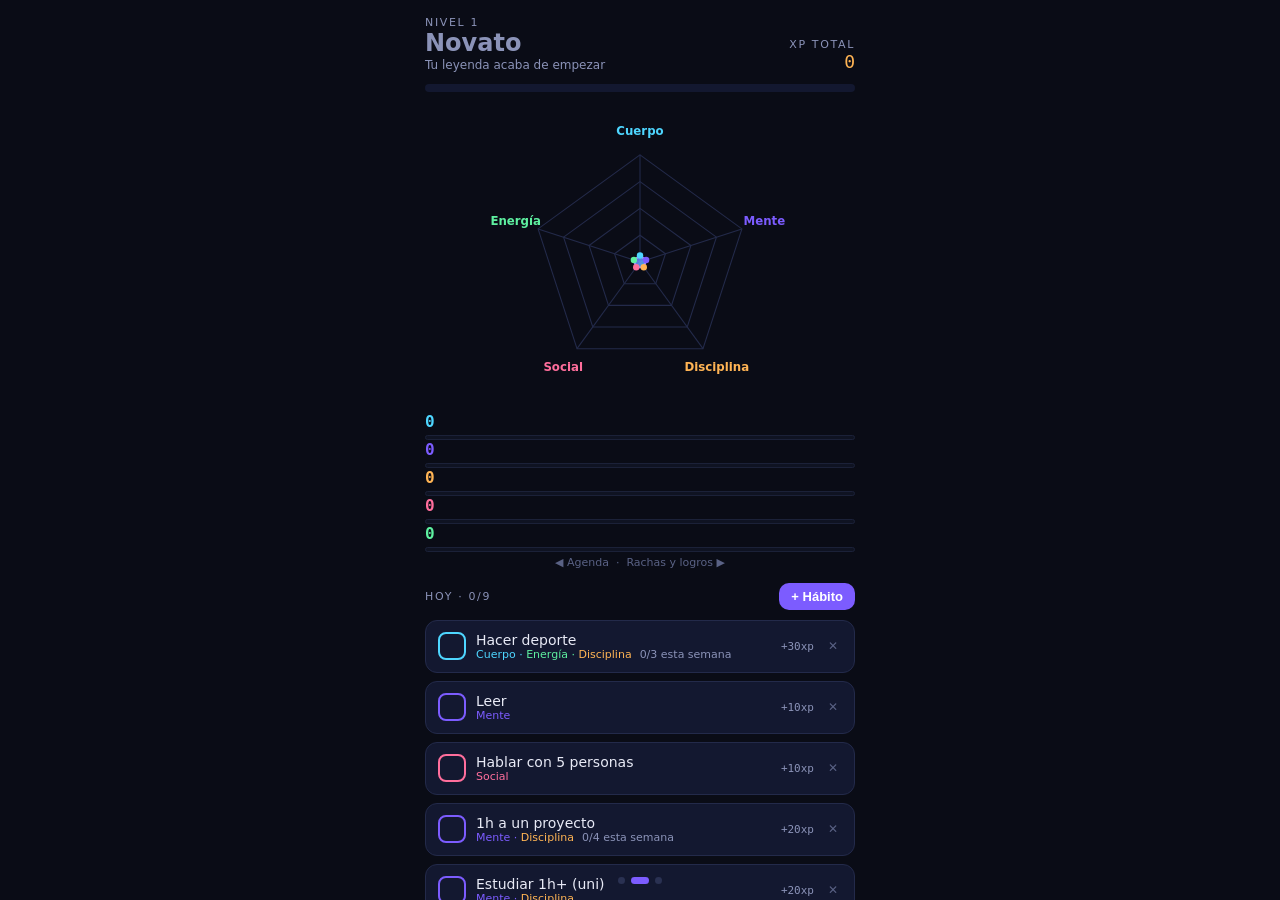
==== commit 7f80d7a4: "Add files via upload" ====
--- a/index.html
+++ b/index.html
@@ -86,20 +86,6 @@
   .stepper{display:flex;gap:4px;align-items:stretch}
   .stepper .mini{width:30px;background:var(--bg);border:1px solid var(--line);
     color:var(--txt);border-radius:8px;font-weight:700;cursor:pointer}
-  .cal{background:var(--surface);border:1px solid var(--line);border-radius:12px;
-    padding:12px;margin-bottom:16px;display:none}
-  .cal.abierto{display:block}
-  .cal-nav{display:flex;justify-content:space-between;align-items:center;margin-bottom:8px}
-  .cal-nav button{background:none;border:none;color:var(--muted);font-size:14px;padding:4px 10px;cursor:pointer}
-  .cal-mes{font-size:14px;font-weight:600;text-transform:capitalize}
-  .cal-grid{display:grid;grid-template-columns:repeat(7,1fr);gap:4px}
-  .cal-dow{font-size:10px;color:var(--dim);text-align:center;margin-bottom:2px}
-  .cal-dia{aspect-ratio:1;border-radius:6px;display:flex;align-items:center;justify-content:center;
-    font-size:11px;font-family:ui-monospace,monospace;position:relative;
-    background:var(--bg);border:1px solid #1B2138;color:var(--muted)}
-  .cal-dia .pto{position:absolute;width:5px;height:5px;border-radius:50%;
-    background:var(--rojo);bottom:2px;right:2px}
-  .cal-leyenda{display:flex;gap:12px;font-size:11px;color:var(--dim);margin-top:8px}
   .vacio{text-align:center;padding:36px 0;font-size:13px;color:var(--muted)}
   .footer-datos{display:grid;grid-template-columns:1fr 1fr;gap:6px;margin-top:24px}
   .footer-datos button{padding:9px;border-radius:10px;font-size:12px;font-weight:600;
@@ -120,20 +106,79 @@
   .l-n{font-size:13px;font-weight:600}
   .l-d{font-size:11px;color:var(--muted)}
   .l-p{font-size:11px;color:var(--muted);flex-shrink:0;text-align:right}
+
+  /* ===== página de agenda / voz ===== */
+  .ag-h1{font-size:22px;font-weight:700;margin-bottom:2px}
+  .ag-sub{font-size:12px;color:var(--muted);margin-bottom:18px}
+  .ag-cap{background:var(--surface);border:1px solid var(--line);border-radius:14px;padding:12px}
+  .ag-cap>label{display:block;font-size:11px;text-transform:uppercase;letter-spacing:.15em;color:var(--muted);margin-bottom:8px}
+  .ag-bar{display:flex;gap:8px;align-items:stretch}
+  #ag-texto{flex:1;background:var(--bg);color:var(--txt);border:1px solid var(--line);border-radius:10px;padding:11px 12px;font-size:16px;resize:none;min-height:48px;font-family:inherit;outline:none;line-height:1.35}
+  #ag-texto:focus{border-color:var(--cian)}
+  #ag-texto::placeholder{color:var(--dim)}
+  #ag-add{border:none;border-radius:10px;background:linear-gradient(135deg,var(--cian),var(--violeta));color:#0A0C16;font-size:22px;font-weight:700;min-width:56px;cursor:pointer}
+  #ag-add:active{transform:scale(.96)}
+  .ag-tip{font-size:11px;color:var(--dim);margin-top:9px}
+  .ag-tip b{color:var(--muted)}
+  .ag-prev{margin-top:12px;border:1px dashed var(--violeta);border-radius:12px;padding:12px;background:rgba(124,92,255,.08)}
+  .ag-prev .r{display:flex;gap:8px;margin-bottom:8px}
+  .ag-prev .h{flex:1;min-width:0}
+  .ag-prev .l{font-size:10px;text-transform:uppercase;letter-spacing:.1em;color:var(--dim);margin-bottom:4px}
+  .ag-prev input,.ag-prev select{width:100%;background:var(--bg);border:1px solid var(--line);color:var(--txt);border-radius:8px;padding:9px 10px;font-size:15px;font-family:inherit;outline:none}
+  .ag-prev .ck{display:flex;align-items:center;gap:6px;font-size:13px;color:var(--muted);padding:9px 0}
+  .ag-prev .acts{display:flex;gap:8px;margin-top:4px}
+  .ag-prev .acts button{flex:1;padding:11px;border:none;border-radius:9px;font-weight:700;font-size:13px;cursor:pointer}
+  #ag-ok{background:var(--verde);color:#062314}
+  #ag-no{background:var(--surface);border:1px solid var(--line);color:var(--muted)}
+  .ag-list{margin-top:24px}
+  .ag-empty{text-align:center;color:var(--muted);font-size:13px;padding:30px 12px;border:1px dashed var(--line);border-radius:12px}
+  .ag-empty b{display:block;color:var(--txt);margin-bottom:4px;font-size:14px}
+  .ag-toast{position:fixed;left:50%;bottom:70px;transform:translateX(-50%) translateY(16px);background:var(--surface);border:1px solid var(--cian);color:var(--txt);padding:10px 16px;border-radius:10px;font-size:13px;opacity:0;pointer-events:none;transition:.25s;z-index:20;box-shadow:0 10px 26px -12px #000}
+  .ag-toast.show{opacity:1;transform:translateX(-50%) translateY(0)}
+  .ag-wnav{display:flex;align-items:center;gap:8px;margin-bottom:12px}
+  .ag-wbtn{background:var(--surface);border:1px solid var(--line);color:var(--muted);width:38px;height:38px;border-radius:10px;font-size:14px;cursor:pointer;flex-shrink:0}
+  .ag-wbtn:active{transform:scale(.92)}
+  .ag-wttl{flex:1;text-align:center;line-height:1.25}
+  .ag-wttl b{display:block;font-size:14px}
+  .ag-wttl span{font-size:11px;color:var(--dim)}
+  .ag-whoy{background:none;border:none;color:var(--cian);font-size:11px;cursor:pointer;text-decoration:underline;padding:0}
+  .ag-dia{background:var(--surface);border:1px solid var(--line);border-radius:12px;padding:9px 11px;margin-bottom:8px}
+  .ag-dia.hoy{border-color:var(--oro);box-shadow:0 0 10px rgba(255,215,0,.07)}
+  .ag-dia.pasado{opacity:.5}
+  .ag-dhdr{display:flex;align-items:baseline;gap:7px;margin-bottom:6px}
+  .ag-ddw{font-size:11px;font-weight:700;letter-spacing:.1em;color:var(--muted)}
+  .ag-dia.hoy .ag-ddw{color:var(--oro)}
+  .ag-dnum{font-family:ui-monospace,monospace;font-size:13px;color:var(--txt)}
+  .ag-dtag{font-size:9px;text-transform:uppercase;letter-spacing:.1em;background:rgba(255,215,0,.15);color:var(--oro);border:1px solid rgba(255,215,0,.4);padding:1px 6px;border-radius:99px}
+  .ag-dhab{margin-left:auto;font-size:10px;color:var(--verde)}
+  .ag-libre{font-size:12px;color:#3A4060;padding:1px 0 2px}
+  .ag-ev{display:flex;gap:8px;align-items:center;border-left:3px solid var(--cian);background:var(--bg);border-radius:8px;padding:7px 9px;margin-bottom:5px}
+  .ag-ev.rep{border-left-color:var(--violeta)}
+  .ag-ev .t{font-family:ui-monospace,monospace;font-weight:700;font-size:12px;color:var(--cian);min-width:40px;flex-shrink:0}
+  .ag-ev.rep .t{color:var(--violeta)}
+  .ag-ev .ad{font-size:9px;color:var(--dim);min-width:40px;flex-shrink:0;text-transform:uppercase;letter-spacing:.04em}
+  .ag-ev .nm{flex:1;min-width:0;font-size:13px;font-weight:500;overflow:hidden;text-overflow:ellipsis;white-space:nowrap}
+  .ag-ev .bg{font-size:11px;color:var(--violeta);flex-shrink:0}
+  .ag-ev .ac{display:flex;gap:5px;flex-shrink:0}
+  .ag-ib{background:var(--bg);border:1px solid var(--line);color:var(--muted);width:34px;height:34px;border-radius:9px;font-size:14px;cursor:pointer;line-height:1}
+  .ag-ib:active{transform:scale(.9)}
+  .ag-ev .ag-ib{width:29px;height:29px;font-size:12px}
+  .ag-back{font-size:11px;text-align:center;color:var(--dim);margin-top:22px}
 </style>
 </head>
 <body>
 <div class="paginas" id="paginas">
+
+  <!-- PÁGINA 0: Agenda / Voz -->
+  <section class="pagina"><div class="wrap" id="pag-agenda"></div></section>
 
   <!-- PÁGINA 1: Hoy -->
   <section class="pagina"><div class="wrap">
     <div id="header"></div>
     <div id="radarwrap"></div>
     <div id="statsnum"></div>
-    <div class="hint">Rachas, títulos y logros: desliza ◀</div>
+    <div class="hint">◀ Agenda&nbsp;&nbsp;·&nbsp;&nbsp;Rachas y logros ▶</div>
     <div id="decayaviso"></div>
-    <button class="btn-ancho" onclick="toggleCal()">📅 Ver historial</button>
-    <div class="cal" id="cal"></div>
     <div class="fila-lista">
       <span class="lbl" id="contador"></span>
       <button class="btn btn-add" onclick="toggleForm()">+ Hábito</button>
@@ -171,7 +216,7 @@
   <section class="pagina"><div class="wrap" id="pag-logros"></div></section>
 
 </div>
-<div class="dots"><span class="dot activo" id="dot0"></span><span class="dot" id="dot1"></span></div>
+<div class="dots"><span class="dot" id="dot0"></span><span class="dot activo" id="dot1"></span><span class="dot" id="dot2"></span></div>
 
 <script>
 // ================= Config =================
@@ -438,14 +483,6 @@
   guardar(); render();
 }
 
-let calAbierto=false, calMes=new Date().getMonth(), calAnio=new Date().getFullYear();
-function toggleCal(){ calAbierto=!calAbierto; document.getElementById("cal").classList.toggle("abierto",calAbierto); renderCal(); }
-function navCal(d){
-  calMes+=d;
-  if (calMes<0){calMes=11;calAnio--;} if (calMes>11){calMes=0;calAnio++;}
-  renderCal();
-}
-
 // ================= Render =================
 function radarSVG(valores, decayendo){
   const size=280, cx=140, cy=140, R=100, n=CATS.length;
@@ -491,42 +528,6 @@
     (fTipo==="malo"?"−":"+") + (fTipo==="malo"?XP_NEG:XP_POS)*fCats.length + " xp por marca";
 }
 
-function renderCal(){
-  if (!calAbierto) return;
-  const F=hoy();
-  const nombreMes = new Date(calAnio,calMes,1).toLocaleDateString("es",{month:"long",year:"numeric"});
-  const dias = new Date(calAnio,calMes+1,0).getDate();
-  const primero = (new Date(calAnio,calMes,1).getDay()+6)%7;
-  let g = `<div class="cal-nav">
-    <button onclick="navCal(-1)">◀</button>
-    <span class="cal-mes">${nombreMes}</span>
-    <button onclick="navCal(1)">▶</button></div>
-    <div class="cal-grid">` +
-    ["L","M","X","J","V","S","D"].map(d=>`<div class="cal-dow">${d}</div>`).join("");
-  for (let i=0;i<primero;i++) g+="<div></div>";
-  for (let d=1;d<=dias;d++){
-    const f = `${calAnio}-${String(calMes+1).padStart(2,"0")}-${String(d).padStart(2,"0")}`;
-    const marcas = D.log[f]||[];
-    let bu=0, ma=0;
-    for (const id of marcas){
-      const h=D.habits.find(x=>x.id===id);
-      if (h) h.tipo==="malo"?ma++:bu++;
-    }
-    const intens = Math.min(1,bu/4);
-    const estilo = [
-      bu>0 ? `background:rgba(94,240,160,${(0.12+intens*0.5).toFixed(2)})` : "",
-      f===F ? "border-color:#7C5CFF" : ma>0 ? "border-color:#FF5C5C" : "",
-      bu>2 ? "color:#0A0C16;font-weight:700" : "",
-      f>F ? "color:#3A4060" : "",
-    ].filter(Boolean).join(";");
-    g += `<div class="cal-dia" style="${estilo}">${d}${ma>0?'<span class="pto"></span>':''}</div>`;
-  }
-  g += `</div><div class="cal-leyenda">
-    <span><span style="color:#5EF0A0">■</span> hábitos cumplidos</span>
-    <span><span style="color:#FF5C5C">●</span> caída en vicio</span></div>`;
-  document.getElementById("cal").innerHTML = g;
-}
-
 function filaHabito(h){
   const F=hoy(), done=(D.log[F]||[]).includes(h.id);
   const malo = h.tipo==="malo", semanal = h.freq.tipo==="semanal";
@@ -700,20 +701,454 @@
   document.getElementById("seccion-malos").innerHTML = malos.length
     ? `<div class="seccion-mal">☠ Vicios · solo marca si caes</div>` + malos.map(filaHabito).join("") : "";
 
-  renderCal();
   renderLogros(ctx);
 }
 
-// indicador de página
+// indicador de página (3 páginas)
 const pagEl = document.getElementById("paginas");
-pagEl.addEventListener("scroll", ()=>{
+function actualizarDots(){
   const p = Math.round(pagEl.scrollLeft / pagEl.clientWidth);
-  document.getElementById("dot0").classList.toggle("activo", p===0);
-  document.getElementById("dot1").classList.toggle("activo", p===1);
-});
+  for (let i=0;i<3;i++){ const d=document.getElementById("dot"+i); if(d) d.classList.toggle("activo", p===i); }
+}
+pagEl.addEventListener("scroll", actualizarDots);
 
 renderForm();
 render();
+
+// ================= Agenda por voz (offline, autocontenida) =================
+(function(){
+  if(!D.eventos){ D.eventos = []; guardar(); }
+
+  /* ---------- diccionarios ---------- */
+  const NUM = {
+    'cero':0,'un':1,'una':1,'uno':1,'dos':2,'tres':3,'cuatro':4,'cinco':5,'seis':6,'siete':7,
+    'ocho':8,'nueve':9,'diez':10,'once':11,'doce':12,'trece':13,'catorce':14,'quince':15,
+    'dieciseis':16,'dieciséis':16,'diecisiete':17,'dieciocho':18,'diecinueve':19,'veinte':20,
+    'veintiuno':21,'veintiuna':21,'veintidos':22,'veintidós':22,'veintitres':23,'veintitrés':23,
+    'veinticuatro':24,'veinticinco':25,'veintiseis':26,'veintiséis':26,'veintisiete':27,
+    'veintiocho':28,'veintinueve':29,'treinta':30
+  };
+  const DOW = {'domingo':0,'lunes':1,'martes':2,'miercoles':3,'miércoles':3,'jueves':4,'viernes':5,'sabado':6,'sábado':6};
+  const DOW_NAME = ['domingo','lunes','martes','miércoles','jueves','viernes','sábado'];
+  const DOW_SHORT = ['DOM','LUN','MAR','MIÉ','JUE','VIE','SÁB'];
+  const DOW_ICS = ['SU','MO','TU','WE','TH','FR','SA'];
+  const MONTH = {'enero':0,'febrero':1,'marzo':2,'abril':3,'mayo':4,'junio':5,'julio':6,'agosto':7,
+    'septiembre':8,'setiembre':8,'octubre':9,'noviembre':10,'diciembre':11};
+  const MONTH_NAME = ['enero','febrero','marzo','abril','mayo','junio','julio','agosto','septiembre','octubre','noviembre','diciembre'];
+
+  function wordToNum(w){
+    w = w.trim();
+    if(/^\d+$/.test(w)) return parseInt(w,10);
+    if(w in NUM) return NUM[w];
+    let m = w.match(/^(treinta|veinte)\s+y\s+([a-záéíóú]+)$/);
+    if(m && (m[2] in NUM)) return (m[1]==='treinta'?30:20) + NUM[m[2]];
+    return null;
+  }
+
+  /* ---------- extractores ---------- */
+  function extractTime(t){
+    let matched = null, h=null, min=0;
+    if(/\bmediod[ií]a\b/.test(t)){ h=12; min=0; matched='mediodía'; }
+    else if(/\bmedianoche\b/.test(t)){ h=0; min=0; matched='medianoche'; }
+    else {
+      const numWord = 'una|uno|dos|tres|cuatro|cinco|seis|siete|ocho|nueve|diez|once|doce|trece|catorce|quince|dieciseis|dieciséis|diecisiete|dieciocho|diecinueve|veinte|veinti[a-záéíóú]+';
+      const re = new RegExp(
+        '\\ba\\s+las?\\s+(\\d{1,2}(?:[:h\\.]\\d{2})?|'+numWord+')' +
+        '(\\s+y\\s+media|\\s+y\\s+cuarto|\\s+menos\\s+cuarto|\\s+y\\s+(?:diez|veinte|veinticinco|cinco))?' +
+        '(\\s+de\\s+la\\s+(?:mañana|tarde|noche|madrugada))?','i');
+      const m = t.match(re);
+      if(m){
+        matched = m[0];
+        let hp = m[1];
+        let mm = hp.match(/^(\d{1,2})[:h\.](\d{2})$/);
+        if(mm){ h=+mm[1]; min=+mm[2]; }
+        else if(/^\d+$/.test(hp)){ h=+hp; }
+        else { h = wordToNum(hp); if(h==null) h=0; }
+        if(m[2]){
+          if(/media/.test(m[2])) min=30;
+          else if(/menos\s+cuarto/.test(m[2])){ min=45; h=(h+23)%24; }
+          else if(/cuarto/.test(m[2])) min=15;
+          else if(/diez/.test(m[2])) min=10;
+          else if(/veinticinco/.test(m[2])) min=25;
+          else if(/veinte/.test(m[2])) min=20;
+          else if(/cinco/.test(m[2])) min=5;
+        }
+        const fr = m[3]||'';
+        if(/tarde|noche/.test(fr) && h<12) h+=12;
+        if(/mañana|madrugada/.test(fr) && h===12) h=0;
+      }
+    }
+    if(h===null){
+      if(/\bpor\s+la\s+mañana\b/.test(t)){ h=9; min=0; matched='por la mañana'; }
+      else if(/\bpor\s+la\s+tarde\b/.test(t)){ h=17; min=0; matched='por la tarde'; }
+      else if(/\bpor\s+la\s+noche\b/.test(t)){ h=21; min=0; matched='por la noche'; }
+    }
+    if(h===null) return null;
+    h = ((h%24)+24)%24;
+    return {h, m:min, matched};
+  }
+
+  function extractDate(t, now){
+    const mk = (off)=>{ const d=new Date(now); d.setHours(0,0,0,0); d.setDate(d.getDate()+off); return d; };
+    let m = t.match(/\b(dentro\s+de|en)\s+(\d+|un|una|dos|tres|cuatro|cinco|seis|siete|ocho|nueve|diez|media)\s+(minutos?|horas?|d[ií]as?|semanas?|mes(?:es)?)\b/);
+    if(m){
+      let n = m[2]==='media' ? 0.5 : wordToNum(m[2]); if(n==null) n=1;
+      const d = new Date(now); const u = m[3];
+      if(/minuto/.test(u)) d.setMinutes(d.getMinutes()+n);
+      else if(/hora/.test(u)) d.setMinutes(d.getMinutes()+n*60);
+      else if(/d[ií]a/.test(u)) d.setDate(d.getDate()+n);
+      else if(/semana/.test(u)) d.setDate(d.getDate()+n*7);
+      else if(/mes/.test(u)) d.setMonth(d.getMonth()+n);
+      return {date:d, matched:m[0], exact:true};
+    }
+    if(/pasado\s+mañana/.test(t)) return {date:mk(2), matched:'pasado mañana', exact:false};
+    if(/\besta\s+mañana\b/.test(t)) return {date:mk(0), matched:'esta mañana', exact:false};
+    const tMask = t.replace(/(de|por)\s+la\s+mañana/g,'##');
+    if(/\bmañana\b/.test(tMask)) return {date:mk(1), matched:'mañana', exact:false};
+    if(/\bhoy\b|\besta\s+(tarde|noche)\b/.test(t)){
+      const mm = t.match(/\besta\s+(tarde|noche)\b/);
+      return {date:mk(0), matched: mm?mm[0]:'hoy', exact:false};
+    }
+    m = t.match(/\b(este\s+|el\s+pr[oó]ximo\s+|pr[oó]ximo\s+|el\s+|los\s+)?(lunes|martes|mi[eé]rcoles|jueves|viernes|s[aá]bado|domingo)\b/);
+    if(m){
+      const target = DOW[m[2]];
+      let delta = (target - now.getDay() + 7) % 7;
+      if(delta===0) delta = 7;
+      return {date:mk(delta), matched:m[0], dow:target, exact:false};
+    }
+    m = t.match(/\bel\s+(\d{1,2}|[a-záéíóú]+)\s+de\s+(enero|febrero|marzo|abril|mayo|junio|julio|agosto|septiembre|setiembre|octubre|noviembre|diciembre)\b/);
+    if(m){
+      let day = wordToNum(m[1]); if(day==null) return null;
+      const mo = MONTH[m[2]]; let year = now.getFullYear();
+      let d = new Date(year, mo, day, 0,0,0,0);
+      if(d < new Date(now.getFullYear(),now.getMonth(),now.getDate())) d = new Date(year+1, mo, day);
+      return {date:d, matched:m[0], exact:false};
+    }
+    m = t.match(/\bel\s+(\d{1,2})\b/);
+    if(m){
+      let day = +m[1];
+      if(day>=1 && day<=31){
+        let d = new Date(now.getFullYear(), now.getMonth(), day, 0,0,0,0);
+        const today = new Date(now.getFullYear(),now.getMonth(),now.getDate());
+        if(d < today) d = new Date(now.getFullYear(), now.getMonth()+1, day);
+        return {date:d, matched:m[0], exact:false};
+      }
+    }
+    return null;
+  }
+
+  function extractRecurrence(t){
+    if(/\b(todos\s+los\s+d[ií]as|cada\s+d[ií]a|a\s+diario|diariamente)\b/.test(t)){
+      const m = t.match(/\b(todos\s+los\s+d[ií]as|cada\s+d[ií]a|a\s+diario|diariamente)\b/);
+      return {type:'daily', matched:m[0]};
+    }
+    let m = t.match(/\b(todos\s+los|cada|los)\s+(lunes|martes|mi[eé]rcoles|jueves|viernes|s[aá]bado|domingo)s?\b/);
+    if(m) return {type:'weekly', dow:DOW[m[2]], matched:m[0]};
+    if(/\b(cada\s+semana|todas\s+las\s+semanas|semanalmente)\b/.test(t)){
+      const mm = t.match(/\b(cada\s+semana|todas\s+las\s+semanas|semanalmente)\b/);
+      return {type:'weekly', matched:mm[0]};
+    }
+    return null;
+  }
+
+  function cleanTitle(t, removals){
+    let s = ' ' + t + ' ';
+    removals.filter(Boolean).sort((a,b)=>b.length-a.length).forEach(r=>{ s = s.split(r).join(' '); });
+    s = s.replace(/^\s*(recu[eé]rda(me)?|recu[eé]rda|recordar|no\s+olvides?(\s+de)?|ap[uú]nta(me)?|an[oó]ta(me)?|a[ñn]ade|agrega|pon(me)?|crea|programa|nuevo\s+evento|evento|recordatorio|tarea)\s+/i,' ');
+    s = s.replace(/^\s*(que|de|a|el|la)\s+/i,' ');
+    s = s.replace(/\b(a\s+las?|el|los|este|pr[oó]ximo|de\s+la)\s*$/i,' ');
+    s = s.replace(/\s+/g,' ').trim();
+    s = s.replace(/[,;.\s]+$/,'').replace(/^[,;.\s]+/,'');
+    if(!s) return 'Recordatorio';
+    return s.charAt(0).toUpperCase() + s.slice(1);
+  }
+
+  function parseVoz(input, now){
+    now = now || new Date();
+    const t = input.toLowerCase();
+    const rec  = extractRecurrence(t);
+    const time = extractTime(t);
+    let   dInfo = extractDate(t, now);
+    if(rec && rec.type==='weekly' && rec.dow!=null && !dInfo){
+      let delta = (rec.dow - now.getDay() + 7) % 7; if(delta===0) delta = 7;
+      const d = new Date(now); d.setHours(0,0,0,0); d.setDate(d.getDate()+delta);
+      dInfo = {date:d, exact:false, matched:''};
+    }
+    let date, hasTime;
+    if(dInfo && dInfo.exact){ date = dInfo.date; hasTime = true; }
+    else {
+      date = dInfo ? new Date(dInfo.date) : (()=>{ const d=new Date(now); d.setHours(0,0,0,0); return d; })();
+      if(time){ date.setHours(time.h, time.m, 0, 0); hasTime = true; }
+      else { date.setHours(9,0,0,0); hasTime = false; }
+      if(!dInfo && hasTime && date < now && !rec){ date.setDate(date.getDate()+1); }
+    }
+    const title = cleanTitle(input, [ dInfo && dInfo.matched, time && time.matched, rec && rec.matched ]);
+    let recurrence = null;
+    if(rec){
+      if(rec.type==='daily') recurrence = {type:'daily'};
+      else if(rec.type==='weekly') recurrence = {type:'weekly', dow: rec.dow!=null?rec.dow:date.getDay()};
+    }
+    return { title, date, hasTime, recurrence, raw: input };
+  }
+
+  /* ---------- helpers ---------- */
+  function pad(n){ return (n<10?'0':'')+n; }
+  function agEsc(s){ return String(s).replace(/[&<>"]/g,m=>({'&':'&amp;','<':'&lt;','>':'&gt;','"':'&quot;'}[m])); }
+  function ymd(d){ return d.getFullYear()+'-'+pad(d.getMonth()+1)+'-'+pad(d.getDate()); }
+  function lunesDe(d){ const x=new Date(d); x.setHours(0,0,0,0); x.setDate(x.getDate()-((x.getDay()+6)%7)); return x; }
+
+  /* ---------- ocurrencias de la semana (expande repetidos) ---------- */
+  function ocurrenciasSemana(lunes){
+    const res = {};                                  // ymd -> [{ev, ts}]
+    const dias = [];
+    for(let i=0;i<7;i++){ const d=new Date(lunes); d.setDate(d.getDate()+i); dias.push(d); res[ymd(d)]=[]; }
+    (D.eventos||[]).forEach(ev=>{
+      const base = new Date(ev.ts);
+      const base0 = new Date(base); base0.setHours(0,0,0,0);
+      if(!ev.recurrence){
+        const k = ymd(base);
+        if(k in res) res[k].push({ev, ts:ev.ts});
+      } else {
+        dias.forEach(d=>{
+          if(d < base0) return;                      // no antes de su primera fecha
+          const ok = ev.recurrence.type==='daily' || d.getDay()===ev.recurrence.dow;
+          if(!ok) return;
+          const o = new Date(d); o.setHours(base.getHours(), base.getMinutes(), 0, 0);
+          res[ymd(d)].push({ev, ts:+o});
+        });
+      }
+    });
+    Object.keys(res).forEach(k=>res[k].sort((a,b)=>a.ts-b.ts));
+    return {dias, res};
+  }
+
+  /* ---------- estado (en D.eventos, entra en el backup) ---------- */
+  function addEvento(ev){
+    if(!D.eventos) D.eventos=[];
+    D.eventos.push({
+      id: Date.now()+''+Math.floor(Math.random()*1000),
+      title: ev.title, ts: ev.date.getTime(), hasTime: ev.hasTime, recurrence: ev.recurrence||null
+    });
+    D.eventos.sort((a,b)=>a.ts-b.ts);
+    guardar(); renderAgenda(); scheduleLocal();
+  }
+  function delEvento(id){
+    const ev=(D.eventos||[]).find(e=>e.id===id);
+    if(ev && ev.recurrence && !confirm('Este evento se repite. ¿Borrar toda la serie?')) return;
+    D.eventos = (D.eventos||[]).filter(e=>e.id!==id);
+    guardar(); renderAgenda();
+  }
+
+  /* ---------- .ics -> Calendario nativo de iOS ---------- */
+  function escapeICS(s){ return String(s).replace(/[\\;,]/g,m=>'\\'+m).replace(/\n/g,'\\n'); }
+  function icsLocal(d){ return d.getFullYear()+pad(d.getMonth()+1)+pad(d.getDate())+'T'+pad(d.getHours())+pad(d.getMinutes())+'00'; }
+  function icsDate(d){ return d.getFullYear()+pad(d.getMonth()+1)+pad(d.getDate()); }
+  function buildICS(e){
+    const start = new Date(e.ts);
+    const st = new Date();
+    const dtstamp = st.getUTCFullYear()+pad(st.getUTCMonth()+1)+pad(st.getUTCDate())+'T'+
+                    pad(st.getUTCHours())+pad(st.getUTCMinutes())+pad(st.getUTCSeconds())+'Z';
+    let L = ['BEGIN:VCALENDAR','VERSION:2.0','PRODID:-//Habitos RPG//Agenda//ES','CALSCALE:GREGORIAN',
+      'BEGIN:VEVENT','UID:'+e.id+'@habitos-agenda','DTSTAMP:'+dtstamp];
+    if(e.hasTime){
+      L.push('DTSTART:'+icsLocal(start), 'DTEND:'+icsLocal(new Date(e.ts+30*60000)));
+      L.push('BEGIN:VALARM','ACTION:DISPLAY','DESCRIPTION:'+escapeICS(e.title),'TRIGGER:PT0M','END:VALARM');
+    } else {
+      L.push('DTSTART;VALUE=DATE:'+icsDate(start));
+      L.push('BEGIN:VALARM','ACTION:DISPLAY','DESCRIPTION:'+escapeICS(e.title),'TRIGGER:PT9H','END:VALARM');
+    }
+    if(e.recurrence){
+      if(e.recurrence.type==='daily') L.push('RRULE:FREQ=DAILY');
+      else if(e.recurrence.type==='weekly') L.push('RRULE:FREQ=WEEKLY;BYDAY='+DOW_ICS[e.recurrence.dow]);
+    }
+    L.push('SUMMARY:'+escapeICS(e.title),'END:VEVENT','END:VCALENDAR');
+    return L.join('\r\n');
+  }
+  function exportICS(e){
+    const blob = new Blob([buildICS(e)], {type:'text/calendar;charset=utf-8'});
+    const url = URL.createObjectURL(blob);
+    const a = document.createElement('a');
+    a.href = url;
+    a.download = (e.title.replace(/[^\wáéíóúñ ]/gi,'').trim()||'evento') + '.ics';
+    document.body.appendChild(a); a.click(); a.remove();
+    setTimeout(()=>URL.revokeObjectURL(url), 4000);
+    agToast('Abriendo Calendario de iOS…');
+  }
+
+  /* ---------- notificación local (extra, con la app abierta) ---------- */
+  let timers = [];
+  function scheduleLocal(){
+    timers.forEach(clearTimeout); timers = [];
+    if(!('Notification' in window) || Notification.permission!=='granted') return;
+    const now = Date.now();
+    (D.eventos||[]).filter(e=>e.hasTime && e.ts>now && e.ts-now < 24*3600000).forEach(e=>{
+      timers.push(setTimeout(()=>{ try{ new Notification('◆ '+e.title, {body:'Es la hora.'}); }catch(_){} }, e.ts-now));
+    });
+  }
+  function askNotif(){
+    if('Notification' in window && Notification.permission==='default'){
+      Notification.requestPermission().then(()=>scheduleLocal());
+    }
+  }
+
+  /* ---------- vista semanal ---------- */
+  let semanaOffset = 0;
+
+  function renderAgenda(){
+    const el = document.getElementById('ag-sem'); if(!el) return;
+    const hoy0 = new Date(); hoy0.setHours(0,0,0,0);
+    const lunes = lunesDe(new Date());
+    lunes.setDate(lunes.getDate() + semanaOffset*7);
+    const {dias, res} = ocurrenciasSemana(lunes);
+
+    const fin = new Date(lunes); fin.setDate(fin.getDate()+6);
+    const rango = lunes.getDate()+' '+(lunes.getMonth()===fin.getMonth()?'':MONTH_NAME[lunes.getMonth()].slice(0,3)+' ')+
+                  '– '+fin.getDate()+' '+MONTH_NAME[fin.getMonth()].slice(0,3);
+    const nTareas = dias.reduce((a,d)=>a+res[ymd(d)].length,0);
+
+    let html =
+      '<div class="ag-wnav">'+
+        '<button class="ag-wbtn" data-w="-1">◀</button>'+
+        '<div class="ag-wttl"><b>'+(semanaOffset===0?'Esta semana':rango)+'</b>'+
+          '<span>'+(semanaOffset===0?rango:'')+(semanaOffset!==0?'<button class="ag-whoy" data-w="0">volver a hoy</button>':' · '+nTareas+' tareas')+'</span></div>'+
+        '<button class="ag-wbtn" data-w="1">▶</button>'+
+      '</div>';
+
+    dias.forEach(d=>{
+      const k = ymd(d);
+      const evs = res[k];
+      const esHoy = +d===+hoy0;
+      const pasado = d < hoy0;
+      const marcas = (D.log[k]||[]).length;                 // actividad de hábitos ese día
+      html += '<div class="ag-dia'+(esHoy?' hoy':'')+(pasado?' pasado':'')+'">'+
+        '<div class="ag-dhdr">'+
+          '<span class="ag-ddw">'+DOW_SHORT[d.getDay()]+'</span>'+
+          '<span class="ag-dnum">'+d.getDate()+'</span>'+
+          (esHoy?'<span class="ag-dtag">hoy</span>':'')+
+          (marcas?'<span class="ag-dhab" title="hábitos completados">✦ '+marcas+'</span>':'')+
+        '</div>';
+      if(evs.length===0){
+        html += '<div class="ag-libre">—</div>';
+      } else {
+        evs.forEach(o=>{
+          const e = o.ev;
+          const rep = e.recurrence ? ' rep':'';
+          const col = e.hasTime
+            ? '<span class="t">'+pad(new Date(o.ts).getHours())+':'+pad(new Date(o.ts).getMinutes())+'</span>'
+            : '<span class="ad">día</span>';
+          const bg = e.recurrence ? '<span class="bg">↻</span>' : '';
+          html += '<div class="ag-ev'+rep+'">'+col+
+            '<span class="nm">'+agEsc(e.title)+'</span>'+bg+
+            '<span class="ac">'+
+              '<button class="ag-ib" data-cal="'+e.id+'" title="Añadir al Calendario de iOS">📅</button>'+
+              '<button class="ag-ib" data-del="'+e.id+'" title="Borrar">✕</button>'+
+            '</span></div>';
+        });
+      }
+      html += '</div>';
+    });
+
+    if(nTareas===0 && (D.eventos||[]).length===0){
+      html += '<div class="ag-empty"><b>Semana despejada</b>Dicta tu primera misión arriba.</div>';
+    }
+    el.innerHTML = html;
+  }
+
+  /* ---------- preview editable ---------- */
+  function showPreview(p){
+    const box = document.getElementById('ag-preview');
+    const d = p.date;
+    const dateStr = d.getFullYear()+'-'+pad(d.getMonth()+1)+'-'+pad(d.getDate());
+    const timeStr = pad(d.getHours())+':'+pad(d.getMinutes());
+    box.innerHTML =
+      '<div class="ag-prev">'+
+        '<div class="l">Misión</div>'+
+        '<div class="r"><input id="ag-p-title" value="'+agEsc(p.title)+'"></div>'+
+        '<div class="r">'+
+          '<div class="h"><div class="l">Día</div><input id="ag-p-date" type="date" value="'+dateStr+'"></div>'+
+          '<div class="h"><div class="l">Hora</div><input id="ag-p-time" type="time" value="'+timeStr+'"></div>'+
+        '</div>'+
+        '<div class="r">'+
+          '<div class="h"><div class="l">Repetir</div><select id="ag-p-rep">'+
+            '<option value="">No repetir</option>'+
+            '<option value="daily"'+(p.recurrence&&p.recurrence.type==='daily'?' selected':'')+'>Cada día</option>'+
+            '<option value="weekly"'+(p.recurrence&&p.recurrence.type==='weekly'?' selected':'')+'>Cada semana (ese día)</option>'+
+          '</select></div>'+
+          '<div class="h"><div class="l">&nbsp;</div><label class="ck"><input type="checkbox" id="ag-p-ht"'+(p.hasTime?' checked':'')+'> con hora</label></div>'+
+        '</div>'+
+        '<div class="acts"><button id="ag-no">Descartar</button><button id="ag-ok">✓ Guardar</button></div>'+
+      '</div>';
+    document.getElementById('ag-ok').addEventListener('click',()=>{
+      const title = document.getElementById('ag-p-title').value.trim() || 'Recordatorio';
+      const dv = document.getElementById('ag-p-date').value.split('-').map(Number);
+      const tv = document.getElementById('ag-p-time').value.split(':').map(Number);
+      const hasTime = document.getElementById('ag-p-ht').checked;
+      const dt = new Date(dv[0], dv[1]-1, dv[2], hasTime?tv[0]:9, hasTime?tv[1]:0, 0, 0);
+      const rv = document.getElementById('ag-p-rep').value;
+      let recurrence = null;
+      if(rv==='daily') recurrence={type:'daily'};
+      else if(rv==='weekly') recurrence={type:'weekly', dow:dt.getDay()};
+      // si el evento cae fuera de la semana visible, vuelve a la semana del evento
+      const lunEv = lunesDe(dt), lunHoy = lunesDe(new Date());
+      semanaOffset = Math.round((lunEv - lunHoy)/(7*864e5));
+      addEvento({title, date:dt, hasTime, recurrence});
+      box.innerHTML='';
+      const ta=document.getElementById('ag-texto'); if(ta){ ta.value=''; ta.style.height='auto'; }
+      agToast('Misión guardada ✓');
+    });
+    document.getElementById('ag-no').addEventListener('click',()=>{ box.innerHTML=''; });
+  }
+
+  /* ---------- toast ---------- */
+  let toastT;
+  function agToast(msg){
+    let el = document.getElementById('ag-toast');
+    if(!el){ el=document.createElement('div'); el.className='ag-toast'; el.id='ag-toast'; document.body.appendChild(el); }
+    el.textContent=msg; el.classList.add('show');
+    clearTimeout(toastT); toastT=setTimeout(()=>el.classList.remove('show'), 2200);
+  }
+
+  /* ---------- init ---------- */
+  function initAgenda(){
+    const host = document.getElementById('pag-agenda'); if(!host) return;
+    host.innerHTML =
+      '<div class="ag-h1">◆ Agenda</div>'+
+      '<div class="ag-sub">Dicta lo que tengas que hacer · calendario semanal</div>'+
+      '<div class="ag-cap">'+
+        '<label>Nueva entrada</label>'+
+        '<div class="ag-bar">'+
+          '<textarea id="ag-texto" rows="1" placeholder="Toca aquí, pulsa el 🎤 del teclado y habla…"></textarea>'+
+          '<button id="ag-add" aria-label="Añadir">＋</button>'+
+        '</div>'+
+        '<div class="ag-tip"><b>Ej.:</b> "cada lunes reunión a las 9" · "el jueves dentista a las 5 y media"</div>'+
+        '<div id="ag-preview"></div>'+
+      '</div>'+
+      '<div class="ag-list" id="ag-sem"></div>'+
+      '<div class="ag-back">Inicio ▶</div>';
+    const ta = document.getElementById('ag-texto');
+    ta.addEventListener('input', ()=>{ ta.style.height='auto'; ta.style.height=Math.min(ta.scrollHeight,140)+'px'; });
+    document.getElementById('ag-add').addEventListener('click', ()=>{
+      const raw = ta.value.trim(); if(!raw){ ta.focus(); return; }
+      askNotif(); showPreview(parseVoz(raw, new Date()));
+    });
+    document.getElementById('ag-sem').addEventListener('click', (e)=>{
+      const w = e.target.closest('[data-w]');
+      if(w){ const v=w.dataset.w; semanaOffset = (v==='0') ? 0 : semanaOffset + (+v); renderAgenda(); return; }
+      const cal = e.target.closest('[data-cal]'); const del = e.target.closest('[data-del]');
+      if(cal){ const ev=(D.eventos||[]).find(x=>x.id===cal.dataset.cal); if(ev) exportICS(ev); }
+      if(del){ delEvento(del.dataset.del); }
+    });
+    renderAgenda();
+  }
+
+  initAgenda();
+  scheduleLocal();
+})();
+
+// abrir en la página de Inicio (índice 1), no en la Agenda
+function irAInicio(){ pagEl.scrollLeft = pagEl.clientWidth; actualizarDots(); }
+requestAnimationFrame(irAInicio);
+setTimeout(irAInicio, 60);
 </script>
 </body>
 </html>
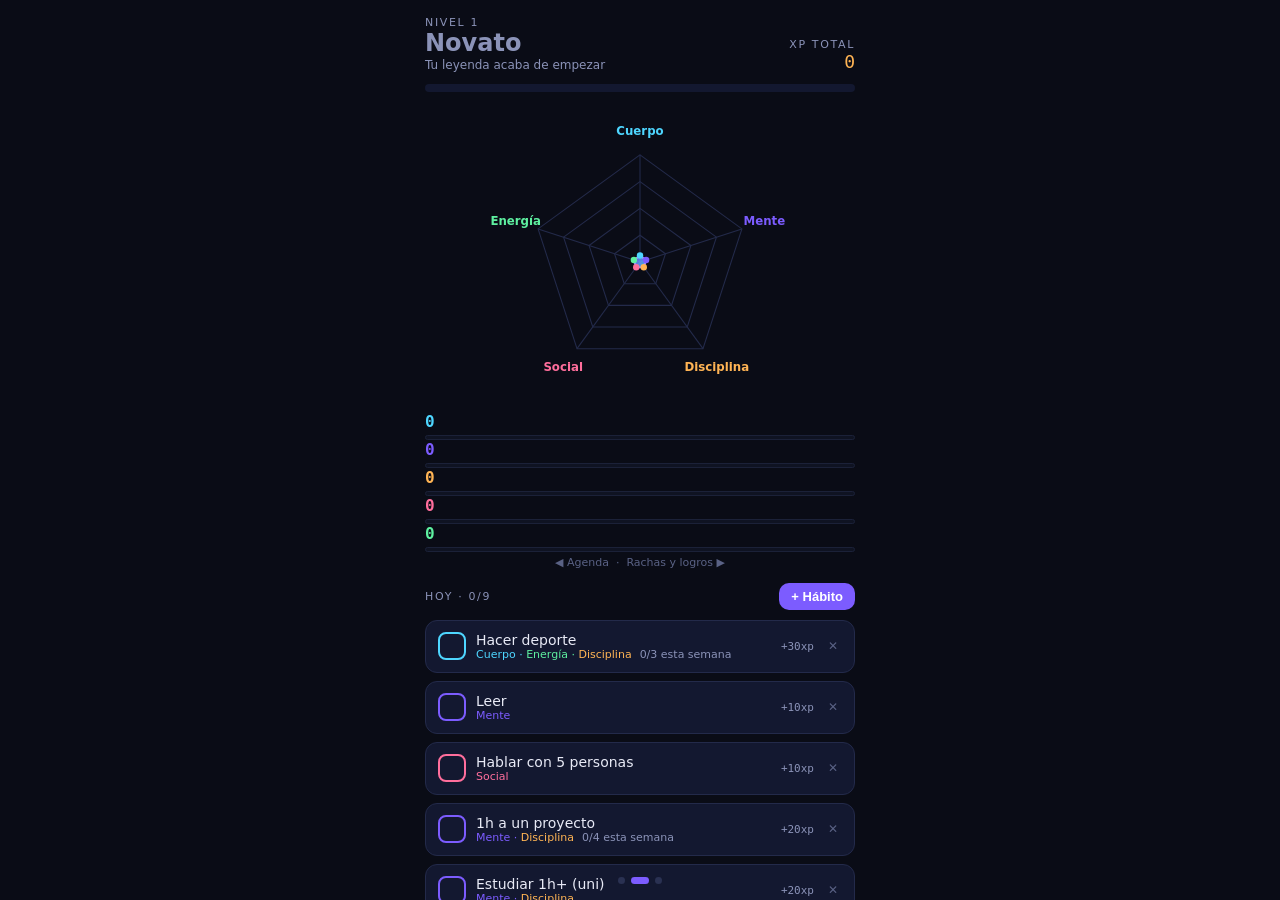
==== commit 0492660e: "build: regenerar index.html" ====
--- a/index.html
+++ b/index.html
@@ -1010,7 +1010,7 @@
       '<div class="ag-wnav">'+
         '<button class="ag-wbtn" data-w="-1">◀</button>'+
         '<div class="ag-wttl"><b>'+(semanaOffset===0?'Esta semana':rango)+'</b>'+
-          '<span>'+(semanaOffset===0?rango:'')+(semanaOffset!==0?'<button class="ag-whoy" data-w="0">volver a hoy</button>':' · '+nTareas+' tareas')+'</span></div>'+
+          '<span>'+(semanaOffset===0?rango+' · ':'')+nTareas+' tareas</span></div>'+
         '<button class="ag-wbtn" data-w="1">▶</button>'+
       '</div>';
 
@@ -1113,18 +1113,15 @@
     const host = document.getElementById('pag-agenda'); if(!host) return;
     host.innerHTML =
       '<div class="ag-h1">◆ Agenda</div>'+
-      '<div class="ag-sub">Dicta lo que tengas que hacer · calendario semanal</div>'+
       '<div class="ag-cap">'+
         '<label>Nueva entrada</label>'+
         '<div class="ag-bar">'+
-          '<textarea id="ag-texto" rows="1" placeholder="Toca aquí, pulsa el 🎤 del teclado y habla…"></textarea>'+
+          '<textarea id="ag-texto" rows="1"></textarea>'+
           '<button id="ag-add" aria-label="Añadir">＋</button>'+
         '</div>'+
-        '<div class="ag-tip"><b>Ej.:</b> "cada lunes reunión a las 9" · "el jueves dentista a las 5 y media"</div>'+
         '<div id="ag-preview"></div>'+
       '</div>'+
-      '<div class="ag-list" id="ag-sem"></div>'+
-      '<div class="ag-back">Inicio ▶</div>';
+      '<div class="ag-list" id="ag-sem"></div>';
     const ta = document.getElementById('ag-texto');
     ta.addEventListener('input', ()=>{ ta.style.height='auto'; ta.style.height=Math.min(ta.scrollHeight,140)+'px'; });
     document.getElementById('ag-add').addEventListener('click', ()=>{
@@ -1133,7 +1130,7 @@
     });
     document.getElementById('ag-sem').addEventListener('click', (e)=>{
       const w = e.target.closest('[data-w]');
-      if(w){ const v=w.dataset.w; semanaOffset = (v==='0') ? 0 : semanaOffset + (+v); renderAgenda(); return; }
+      if(w){ semanaOffset += (+w.dataset.w); renderAgenda(); return; }
       const cal = e.target.closest('[data-cal]'); const del = e.target.closest('[data-del]');
       if(cal){ const ev=(D.eventos||[]).find(x=>x.id===cal.dataset.cal); if(ev) exportICS(ev); }
       if(del){ delEvento(del.dataset.del); }
